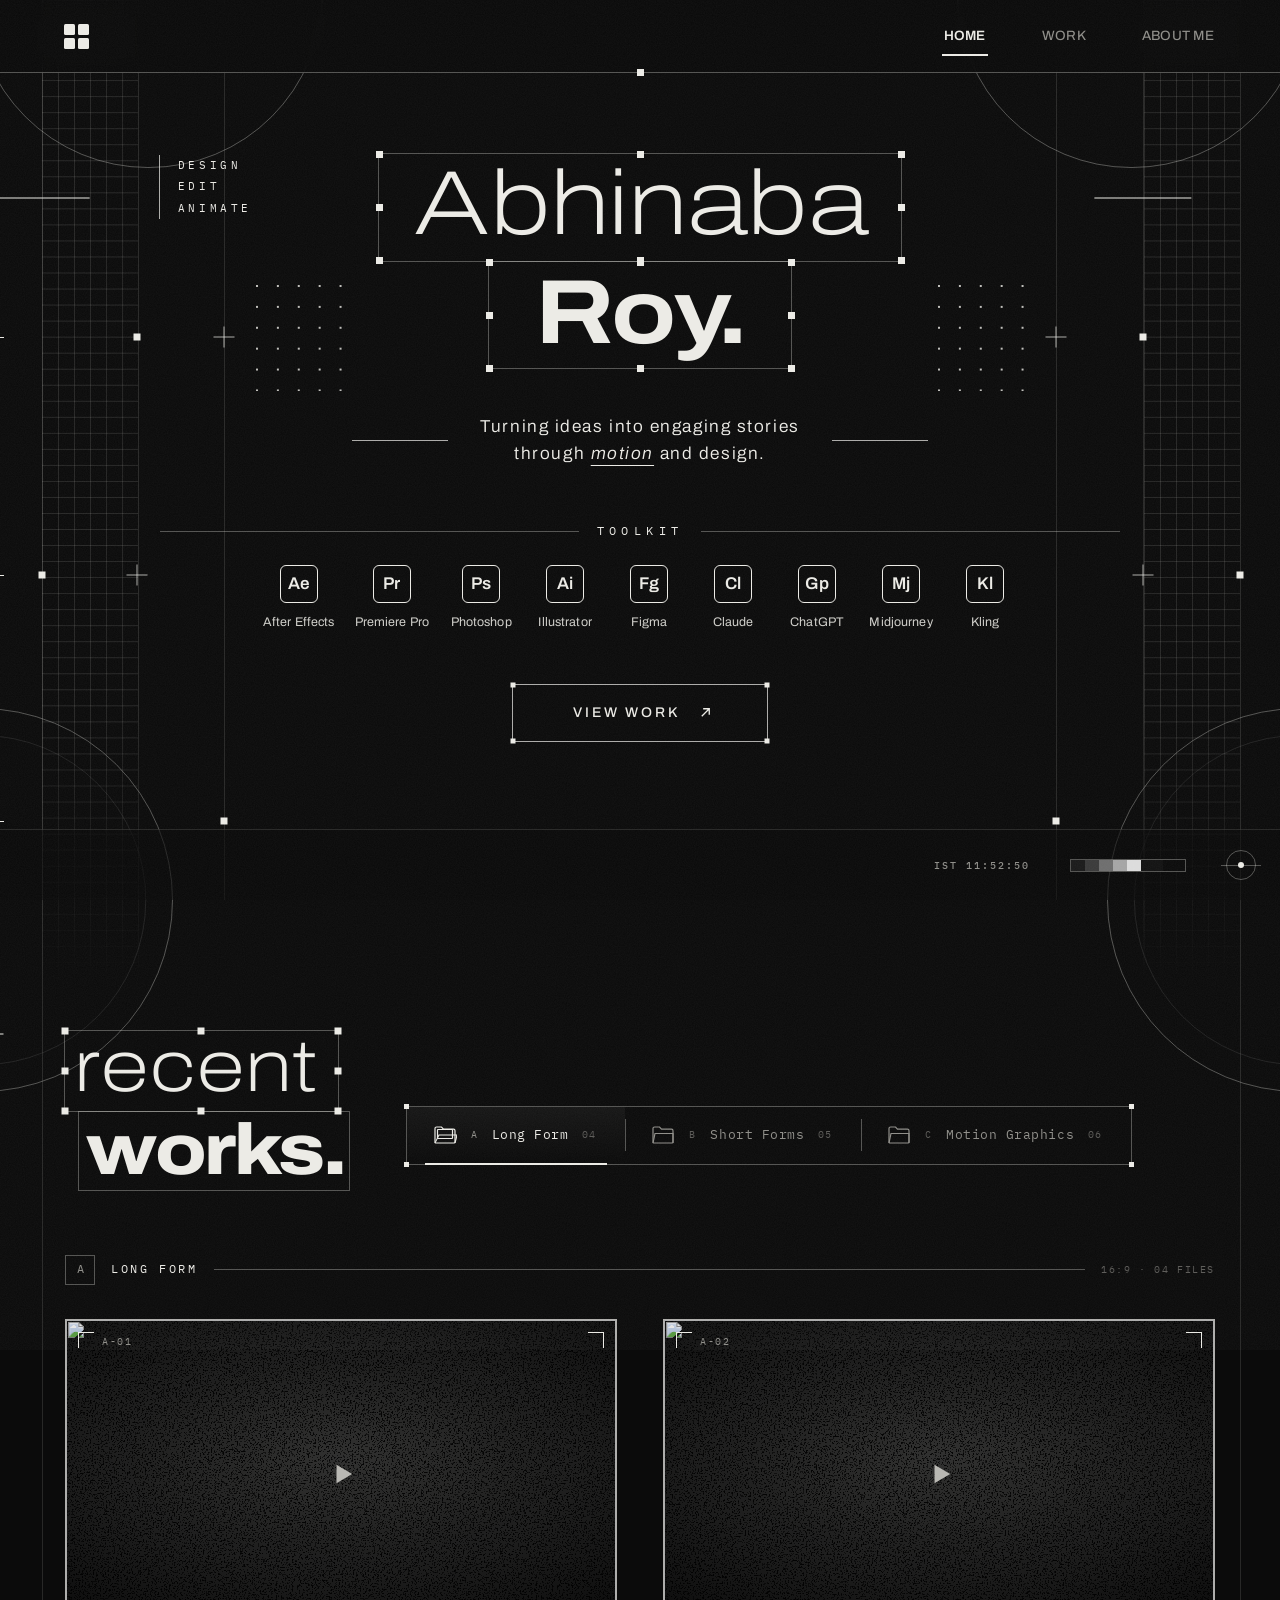
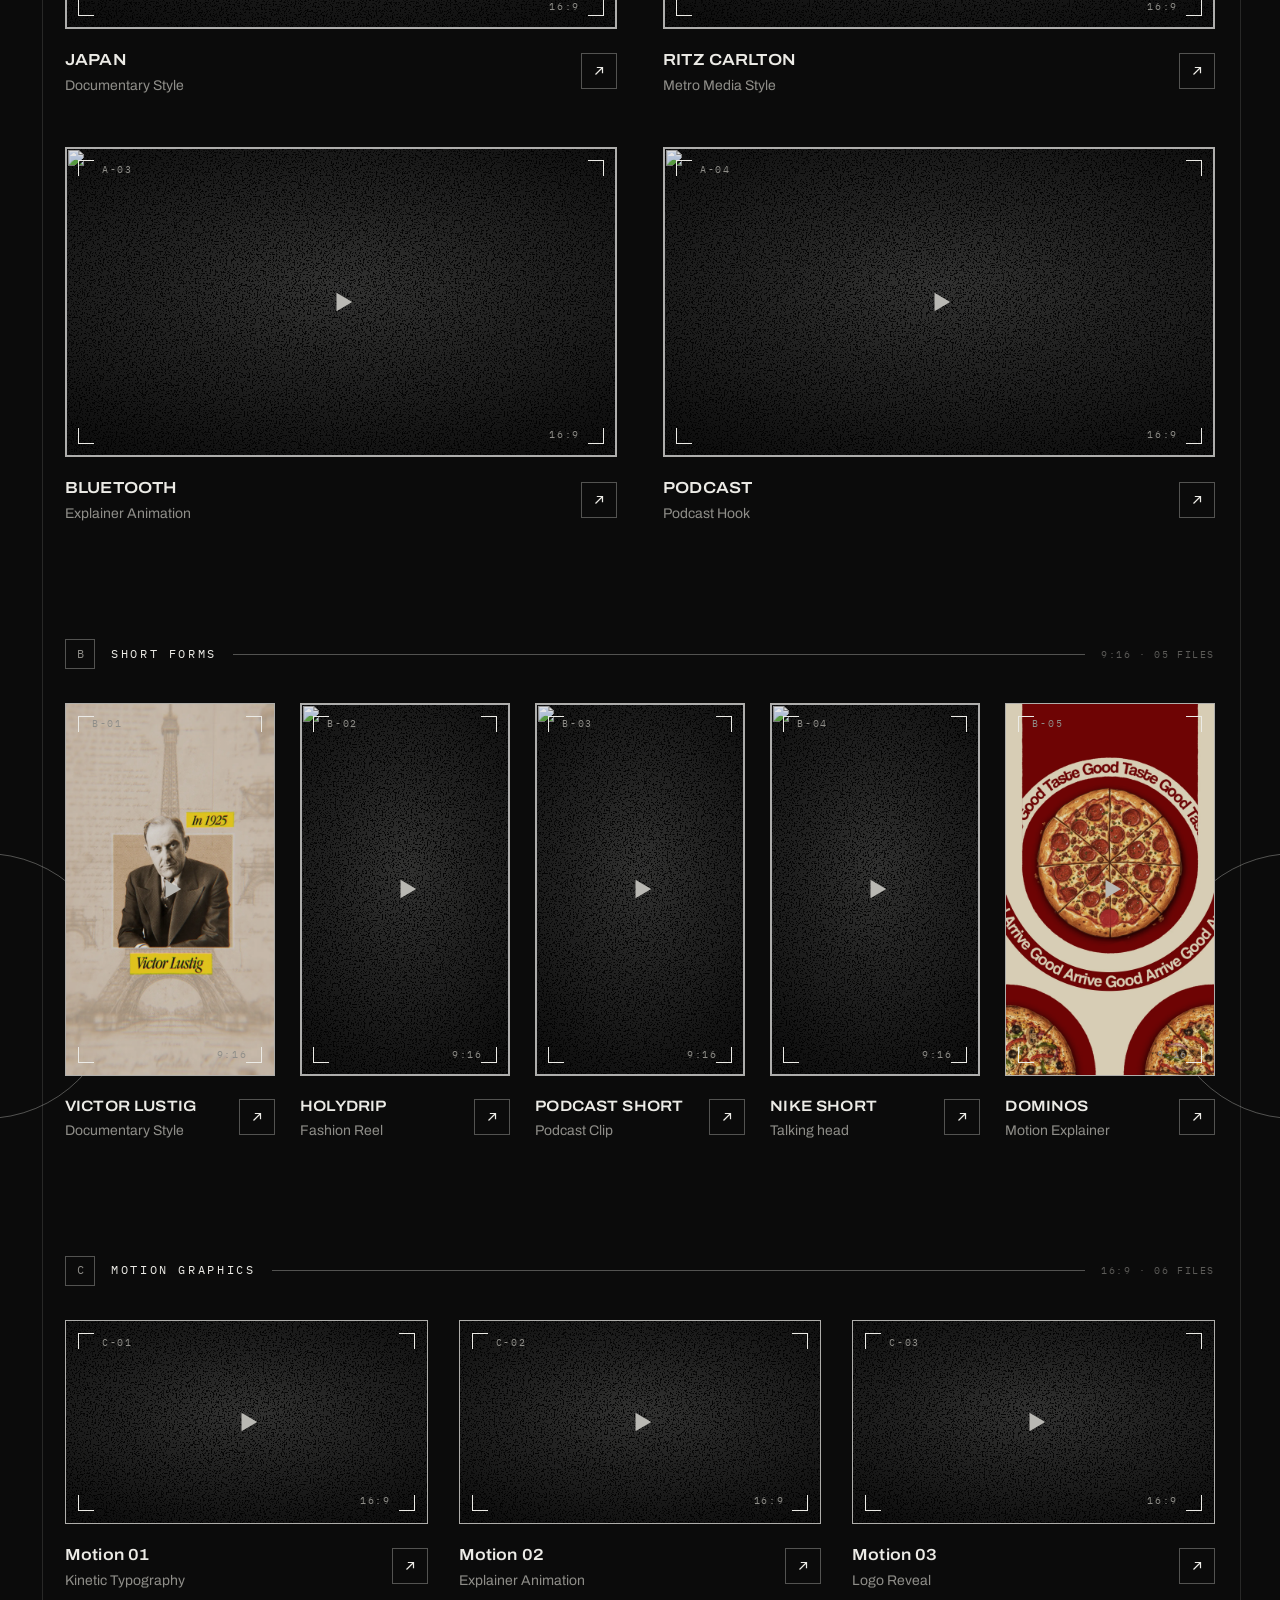
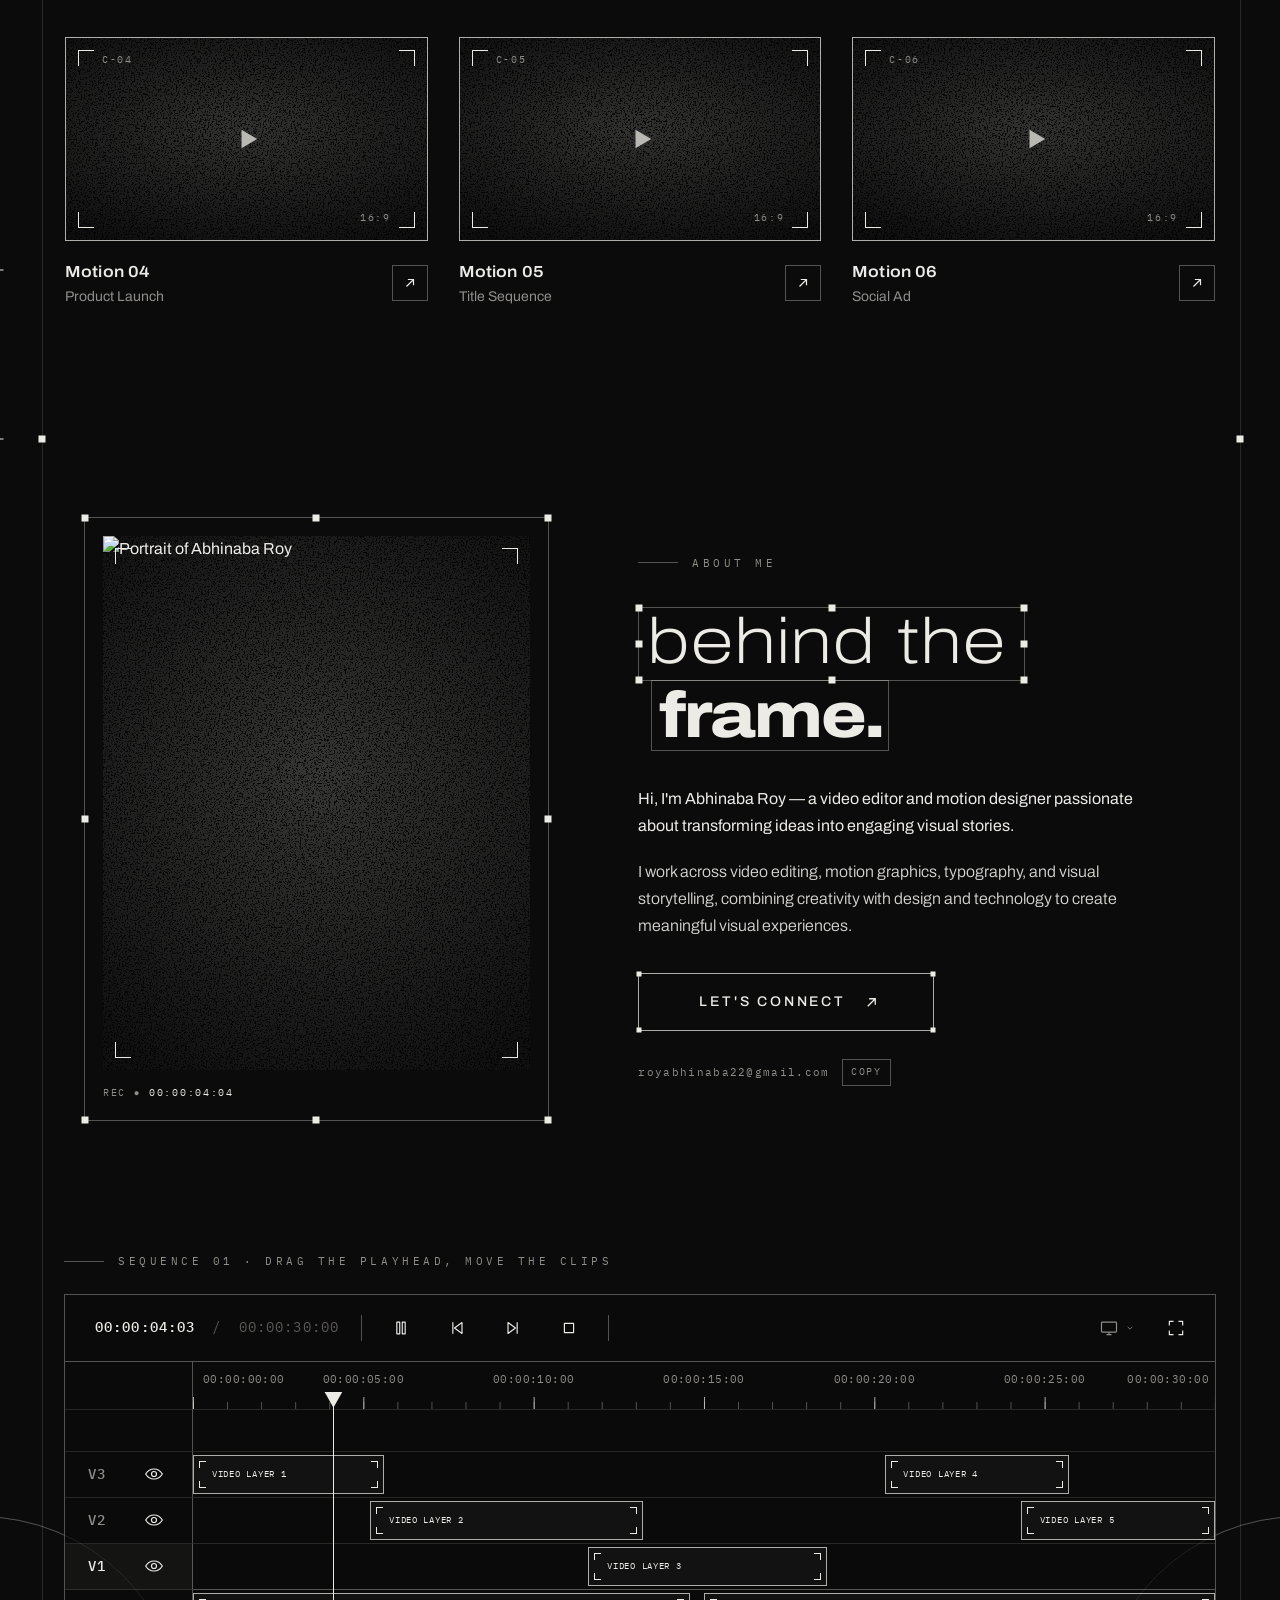
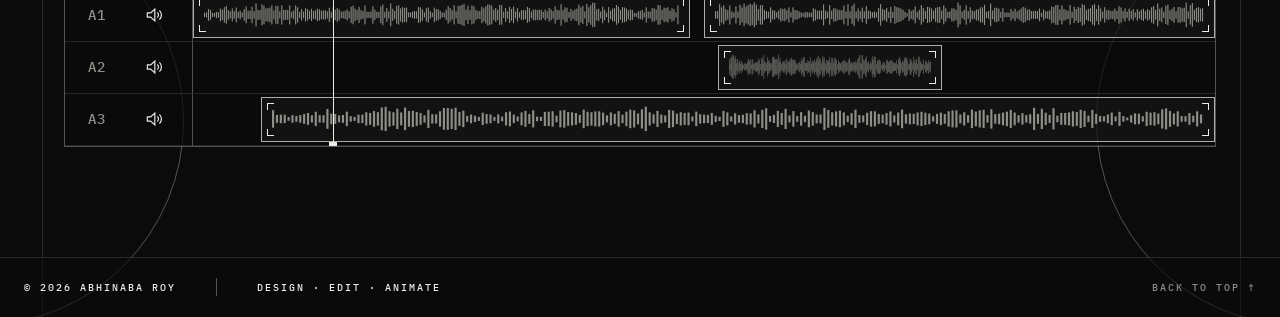
==== index.html @ e212fcfa "Show all work categories on one page; add Victor Lustig reel as B-01 Long Form, Short Forms and Moti" ====
<!doctype html>
<html lang="en">
<head>
<meta charset="utf-8">
<meta name="viewport" content="width=device-width, initial-scale=1, viewport-fit=cover">
<title>Abhinaba Roy Portfolio</title>
<meta name="description" content="Abhinaba Roy — Video Editor & Motion Designer based in Kolkata, India. Long form edits, short forms and motion graphics.">
<meta name="theme-color" content="#0b0b0b">
<script>document.documentElement.classList.add('js')</script>
<link rel="preconnect" href="https://fonts.googleapis.com">
<link rel="preconnect" href="https://fonts.gstatic.com" crossorigin>
<link rel="stylesheet" href="https://fonts.googleapis.com/css2?family=Archivo:ital,wdth,wght@0,100..125,200..800;1,100..125,200..800&family=IBM+Plex+Mono:wght@300;400;500&display=swap">
<link rel="stylesheet" href="css/style.css">
</head>
<body>

<div class="loader" aria-hidden="true">
  <div class="loader-in">
    <span class="mono loader-label">Abhinaba Roy — Portfolio 2026</span>
    <span class="mono loader-count">000</span>
    <span class="loader-bar"><i></i></span>
  </div>
</div>

<div class="cursor is-out" aria-hidden="true"><span class="cursor-dot"></span></div>

<header class="hdr" id="hdr">
  <div class="hdr-in">
    <div class="hdr-left">
      <button class="mark" id="mark" aria-label="Open menu" aria-expanded="false" aria-controls="mnav">
        <i></i><i></i><i></i><i></i>
      </button>
    </div>
    <nav class="nav" aria-label="Primary">
      <a href="#home" data-nav="home" class="is-active">Home</a>
      <a href="#work" data-nav="work">Work</a>
      <a href="#about" data-nav="about">About Me</a>
      <span class="nav-ind" aria-hidden="true"></span>
    </nav>
  </div>
</header>

<nav class="mnav" id="mnav" aria-label="Mobile">
  <div class="mnav-in">
    <a href="#home" data-nav="home"><span class="mono">01</span>Home</a>
    <a href="#work" data-nav="work"><span class="mono">02</span>Work</a>
    <a href="#about" data-nav="about"><span class="mono">03</span>About Me</a>
    <p class="mono mnav-foot">Design · Edit · Animate<br>Kolkata, India</p>
  </div>
</nav>

<main>
<div class="page-lines" aria-hidden="true">
  <span class="ln v" style="--x:3.3%"></span>
  <span class="ln v" style="--x:96.9%"></span>
  <span class="gridpatch"></span>
  <span class="gridpatch gridpatch-l"></span>
</div>

<section id="home" class="hero" data-section>
  <div class="bg" aria-hidden="true">
    <span class="ln v" style="--x:17.5%"></span>
    <span class="ln v" style="--x:82.5%"></span>
    <span class="ln h" style="--y:37.4%"></span>
    <span class="ln h" style="--y:63.9%"></span>
    <span class="ln h" style="--y:91.2%"></span>
    <span class="arc arc-l"></span>
    <span class="arc arc-rb"></span>
    <span class="arc arc-r"></span>
    <span class="arc arc-lt"></span>
    <span class="arc arc-l arc-in"></span>
    <span class="arc arc-rb arc-in"></span>
    <span class="cross" style="--x:17.5%;--y:37.4%"></span>
    <span class="cross" style="--x:82.5%;--y:37.4%"></span>
    <span class="cross" style="--x:10.7%;--y:63.9%"></span>
    <span class="cross" style="--x:89.3%;--y:63.9%"></span>
    <span class="ln h ln-short" style="--y:22%;--x0:3.3%;--x1:10.7%"></span>
    <span class="ln h ln-short" style="--y:22%;--x0:89.3%;--x1:96.9%"></span>
    <span class="node" style="--x:10.7%;--y:37.4%"></span>
    <span class="node" style="--x:89.3%;--y:37.4%"></span>
    <span class="node" style="--x:17.5%;--y:91.2%"></span>
    <span class="node" style="--x:82.5%;--y:91.2%"></span>
    <span class="node" style="--x:3.3%;--y:63.9%"></span>
    <span class="node" style="--x:96.9%;--y:63.9%"></span>
  </div>
  <ul class="disciplines mono" aria-label="Disciplines">
    <li>Design</li><li>Edit</li><li>Animate</li>
  </ul>

  <div class="hero-in">
    <h1 class="name" aria-label="Abhinaba Roy">
      <span class="bbox bbox-a" data-handles="8"><span class="thin">Abhinaba</span></span>
      <span class="bbox bbox-b" data-handles="8"><span class="bold">Roy.</span></span>
      <span class="dots dots-hl" aria-hidden="true"></span>
      <span class="dots dots-hr" aria-hidden="true"></span>
    </h1>

    <p class="tagline">
      <span class="rule" aria-hidden="true"></span>
      <span class="tagline-text">Turning ideas into engaging stories<br> through <em>motion</em> and design.</span>
      <span class="rule" aria-hidden="true"></span>
    </p>

    <div class="toolkit">
      <p class="label-row mono"><span class="rule" aria-hidden="true"></span><span>Toolkit</span><span class="rule" aria-hidden="true"></span></p>
      <ul class="tools" id="tools"></ul>
    </div>

    <a href="#work" class="btn" data-handles="4" data-cursor="Open">
      <span>View work</span>
      <svg viewBox="0 0 16 16" aria-hidden="true"><path d="M4 12 12 4M5.5 4H12v6.5"/></svg>
    </a>
  </div>


  <div class="strip">
    <div class="strip-in mono">
      <span class="clock" id="clock">IST --:--:--</span>
      <span class="swatch" aria-hidden="true"><i></i><i></i><i></i><i></i><i></i><i></i><i></i></span>
      <span class="reticle" aria-hidden="true"></span>
    </div>
  </div>
</section>

<section id="work" class="work" data-section>
  <div class="bg" aria-hidden="true">
    <span class="ln h" style="--y:5%"></span>
    <span class="ln h" style="--y:96%"></span>
    <span class="arc arc-wl"></span>
    <span class="arc arc-wr2"></span>
    <span class="dots dots-w inner"></span>
    <span class="dots dots-wr inner"></span>
  </div>

  <div class="wrap">
    <div class="work-head reveal">
      <h2 class="stack-title">
        <span class="bbox" data-handles="8"><span class="thin">recent</span></span>
        <span class="bbox bbox-bold"><span class="bold">works.</span></span>
      </h2>
      <nav class="tabs" aria-label="Work categories" id="tabs"></nav>
    </div>

    <div class="panels" id="panels"></div>
  </div>
</section>

<section id="about" class="about" data-section>
  <div class="bg" aria-hidden="true">
    <span class="ln h" style="--y:4%"></span>
    <span class="arc arc-ab"></span>
    <span class="arc arc-ab2"></span>
    <span class="node" style="--x:3.3%;--y:4%"></span>
    <span class="node" style="--x:96.9%;--y:4%"></span>
  </div>

  <div class="wrap about-grid">
    <figure class="portrait reveal" data-handles="8" id="portrait">
      <div class="portrait-media" id="portrait-media">
        <span class="ph-cross" aria-hidden="true"></span>
        <span class="ph-label mono">Portrait<br><small>4:5 · assets/img/portrait.jpg</small></span>
        <span class="brk tl"></span><span class="brk tr"></span><span class="brk bl"></span><span class="brk br"></span>
      </div>
      <figcaption class="mono">
        <span>REC ● <b id="tc">00:00:00:00</b></span>
      </figcaption>
    </figure>

    <div class="about-copy">
      <p class="eyebrow mono reveal"><span class="rule" aria-hidden="true"></span>About Me</p>
      <h2 class="stack-title reveal">
        <span class="bbox" data-handles="8"><span class="thin">behind the</span></span>
        <span class="bbox bbox-bold"><span class="bold">frame.</span></span>
      </h2>
      <div class="bio reveal">
        <p>Hi, I'm Abhinaba Roy — a video editor and motion designer passionate about transforming ideas into engaging visual stories.</p>
        <p>I work across video editing, motion graphics, typography, and visual storytelling, combining creativity with design and technology to create meaningful visual experiences.</p>
      </div>
      <div class="connect reveal">
        <a class="btn" id="connect" href="mailto:royabhinaba22@gmail.com" data-handles="4" data-cursor="Say hi">
          <span>Let's connect</span>
          <svg viewBox="0 0 16 16" aria-hidden="true"><path d="M4 12 12 4M5.5 4H12v6.5"/></svg>
        </a>
        <button class="mono copy" id="copy" type="button"><span id="email-text">royabhinaba22@gmail.com</span><em id="copy-state">Copy</em></button>
      </div>
    </div>
  </div>

  <div class="wrap tl-wrap reveal">
    <p class="eyebrow mono"><span class="rule" aria-hidden="true"></span>Sequence 01 · Drag the playhead, move the clips</p>
    <div class="tl" id="tl">
      <div class="tl-bar">
        <p class="tl-tc mono"><b id="tl-now">00:00:00:00</b> <span>/</span> <span id="tl-total">00:00:30:00</span></p>
        <span class="tl-sep" aria-hidden="true"></span>
        <button class="tl-btn" id="tl-play" type="button" aria-label="Play"><svg viewBox="0 0 24 24" aria-hidden="true"><path class="ico-play" d="M7 4.5v15L19 12 7 4.5Z"/><path class="ico-pause" d="M7 5h3.5v14H7zM13.5 5H17v14h-3.5z"/></svg></button>
        <button class="tl-btn" id="tl-prev" type="button" aria-label="Previous edit"><svg viewBox="0 0 24 24" aria-hidden="true"><path d="M7 5v14M18 5.5v13L9 12l9-6.5Z"/></svg></button>
        <button class="tl-btn" id="tl-next" type="button" aria-label="Next edit"><svg viewBox="0 0 24 24" aria-hidden="true"><path d="M17 5v14M6 5.5v13l9-6.5-9-6.5Z"/></svg></button>
        <button class="tl-btn" id="tl-stop" type="button" aria-label="Stop"><svg viewBox="0 0 24 24" aria-hidden="true"><rect x="6.5" y="6.5" width="11" height="11"/></svg></button>
        <span class="tl-sep" aria-hidden="true"></span>
        <span class="tl-spacer"></span>
        <span class="tl-ico" aria-hidden="true"><svg viewBox="0 0 24 24"><rect x="3" y="5" width="18" height="12" rx="1"/><path d="M9 20h6M12 17v3"/></svg><svg viewBox="0 0 24 24" class="tl-caret"><path d="m8 10 4 4 4-4"/></svg></span>
        <button class="tl-btn" id="tl-full" type="button" aria-label="Full screen timeline"><svg viewBox="0 0 24 24" aria-hidden="true"><path d="M4 9V4h5M15 4h5v5M20 15v5h-5M9 20H4v-5"/></svg></button>
      </div>
      <div class="tl-scroll">
        <div class="tl-grid" id="tl-grid">
          <div class="tl-corner"></div>
          <div class="tl-ruler" id="tl-ruler" role="slider" tabindex="0" aria-label="Playhead" aria-valuemin="0" aria-valuemax="30" aria-valuenow="0"></div>
          <div class="tl-gap"></div><div class="tl-gap tl-gap-lane"></div>
          <div class="tl-tracks" id="tl-tracks"></div>
          <div class="tl-head-layer" id="tl-head-layer"><span class="tl-head" id="tl-head"><i></i></span></div>
        </div>
      </div>
    </div>
  </div>

  <footer class="strip strip-foot">
    <div class="strip-in mono">
      <span>© 2026 Abhinaba Roy</span>
      <span class="sep" aria-hidden="true"></span>
      <span>Design · Edit · Animate</span>
      <a href="#home" class="totop">Back to top ↑</a>
    </div>
  </footer>
</section>

</main>

<div class="player" id="player" role="dialog" aria-modal="true" aria-labelledby="pl-title" hidden>
  <div class="player-back" data-close></div>
  <div class="player-box">
    <div class="player-bar mono">
      <span id="pl-code"></span>
      <span id="pl-title"></span>
      <button type="button" class="player-close" data-close aria-label="Close video">Close ✕</button>
    </div>
    <div class="player-frame" id="pl-frame"></div>
    <p class="player-desc" id="pl-desc"></p>
  </div>
</div>

<script src="js/data.js"></script>
<script src="js/main.js"></script>
</body>
</html>
---- css/style.css ----
:root {
  --ink: #0b0b0b;
  --ink-2: #111111;
  --panel: #141414;
  --paper: #ecebe6;
  --mute: #8f8e89;
  --dim: #5c5b58;
  --line: rgba(236, 235, 230, 0.13);
  --line-2: rgba(236, 235, 230, 0.32);
  --line-3: rgba(236, 235, 230, 0.72);
  --display: "Archivo", "Helvetica Neue", Arial, sans-serif;
  --mono: "IBM Plex Mono", ui-monospace, "SFMono-Regular", Menlo, Consolas, monospace;
  --ease: cubic-bezier(0.2, 0.7, 0.1, 1);
  --ease-io: cubic-bezier(0.7, 0, 0.2, 1);
  --gut: max(16px, env(safe-area-inset-left, 0px));
  --gut-r: max(16px, env(safe-area-inset-right, 0px));
  --hdr-h: 74px;
  --noise: url("data:image/svg+xml;utf8,<svg xmlns='http://www.w3.org/2000/svg' width='220' height='220'><filter id='n'><feTurbulence type='fractalNoise' baseFrequency='.9' numOctaves='3' stitchTiles='stitch'/><feColorMatrix values='0 0 0 0 1 0 0 0 0 1 0 0 0 0 1 0 0 0 .6 0'/></filter><rect width='100%' height='100%' filter='url(%23n)'/></svg>");
  --emboss: url("data:image/svg+xml;utf8,<svg xmlns='http://www.w3.org/2000/svg' width='420' height='420'><filter id='e'><feTurbulence type='turbulence' baseFrequency='.055' numOctaves='4' seed='11' stitchTiles='stitch'/><feDiffuseLighting lighting-color='%23ffffff' surfaceScale='3.2'><feDistantLight azimuth='235' elevation='48'/></feDiffuseLighting><feColorMatrix type='saturate' values='0'/></filter><rect width='100%' height='100%' filter='url(%23e)'/></svg>");
  --foil: url("data:image/svg+xml;utf8,<svg xmlns='http://www.w3.org/2000/svg' width='260' height='260'><filter id='c'><feTurbulence type='fractalNoise' baseFrequency='.62' numOctaves='3' seed='4' stitchTiles='stitch'/><feColorMatrix values='0 0 0 0 0 0 0 0 0 0 0 0 0 0 0 0 0 0 -2.2 1.55'/><feComponentTransfer><feFuncA type='discrete' tableValues='0 0 0 .55 .9'/></feComponentTransfer></filter><rect width='100%' height='100%' filter='url(%23c)'/></svg>");
  color-scheme: dark;
}

*, *::before, *::after { box-sizing: border-box; }

html {
  scroll-behavior: smooth;
  scroll-padding-top: 72px;
  background: var(--ink);
  -webkit-text-size-adjust: 100%;
}

body {
  margin: 0;
  background: var(--ink);
  color: var(--paper);
  font-family: var(--display);
  font-size: 16px;
  line-height: 1.6;
  -webkit-font-smoothing: antialiased;
  overflow-x: hidden;
}

body::after {
  content: "";
  position: fixed;
  inset: -50%;
  z-index: 90;
  pointer-events: none;
  background-image: var(--noise);
  background-size: 220px;
  opacity: 0.075;
  animation: grain 0.9s steps(4) infinite;
  will-change: transform;
}

@keyframes grain {
  0% { transform: translate(0, 0); }
  25% { transform: translate(-3%, 2%); }
  50% { transform: translate(2%, -3%); }
  75% { transform: translate(-1%, 3%); }
  100% { transform: translate(0, 0); }
}

img { max-width: 100%; display: block; }
a { color: inherit; text-decoration: none; }
button { font: inherit; color: inherit; background: none; border: 0; padding: 0; cursor: pointer; }
ul, ol { list-style: none; margin: 0; padding: 0; }
h1, h2, p, figure, dl, dd { margin: 0; }
[hidden] { display: none !important; }

:focus-visible { outline: 1px solid var(--paper); outline-offset: 4px; }

.mono {
  font-family: var(--mono);
  text-transform: uppercase;
  letter-spacing: 0.22em;
  font-size: 11px;
  line-height: 1.9;
}

.thin { font-weight: 200; font-stretch: 125%; }
.bold { font-weight: 800; font-stretch: 112%; }

.rule { display: block; height: 1px; background: var(--line-3); }

.wrap {
  position: relative;
  z-index: 2;
  width: 100%;
  max-width: 1320px;
  margin: 0 auto;
  padding-left: max(24px, 5vw, var(--gut));
  padding-right: max(24px, 5vw, var(--gut-r));
}

.bg { position: absolute; inset: 0; z-index: 0; pointer-events: none; overflow: hidden; }

.ln { position: absolute; background: var(--line); }
.ln.v { top: 0; bottom: 0; left: var(--x); width: 1px; }
.ln.h { left: 0; right: 0; top: var(--y); height: 1px; }

.node {
  position: absolute;
  left: var(--x); top: var(--y);
  width: 7px; height: 7px;
  background: var(--paper);
  transform: translate(-50%, -50%);
}

.tick { position: absolute; left: var(--x); top: var(--y); width: 36px; height: 1px; background: var(--line-2); transform: translateX(-50%); }

.arc { position: absolute; border: 1px solid var(--line-2); border-radius: 50%; }

.dots {
  position: absolute;
  --s: clamp(14px, 1.62vw, 30px);
  --d: clamp(2px, 0.18vw, 3px);
  width: calc(var(--s) * 4 + var(--d)); height: calc(var(--s) * 5 + var(--d));
  background: linear-gradient(90deg, rgba(236, 235, 230, 0.8) var(--d), transparent var(--d)) 0 0 / var(--s) var(--s);
  -webkit-mask: linear-gradient(#000 var(--d), transparent var(--d)) 0 0 / var(--s) var(--s);
  mask: linear-gradient(#000 var(--d), transparent var(--d)) 0 0 / var(--s) var(--s);
}

main { position: relative; }
main > section { z-index: 1; }
.page-lines { position: absolute; inset: 0; z-index: 0; pointer-events: none; }
.gridpatch {
  position: absolute;
  left: 89.3%; width: 7.6%;
  top: 0; height: calc(100svh + 90px);
  container-type: inline-size;
  border-left: 1px solid var(--line);
  -webkit-mask-image: linear-gradient(180deg, #000 72%, transparent);
  mask-image: linear-gradient(180deg, #000 72%, transparent);
}
.gridpatch-l { left: 3.3%; border-left: 0; border-right: 1px solid var(--line); }
.gridpatch::before {
  content: "";
  position: absolute;
  inset: 0;
  background-image:
    linear-gradient(var(--line) 1px, transparent 1px),
    linear-gradient(90deg, var(--line) 1px, transparent 1px);
  background-size: calc(100cqw / 6) calc(100cqw / 6);
}


.bbox {
  position: relative;
  display: inline-block;
  border: 1px solid var(--line-2);
  padding: 0.02em 0.16em 0.08em;
  line-height: 1;
}

.h {
  position: absolute;
  width: 7px; height: 7px;
  background: var(--paper);
  transform: translate(-50%, -50%) scale(var(--hs, 1));
  transition: transform 0.5s var(--ease);
}
.h-1 { left: 0; top: 0; }
.h-2 { left: 50%; top: 0; }
.h-3 { left: 100%; top: 0; }
.h-4 { left: 100%; top: 50%; }
.h-5 { left: 100%; top: 100%; }
.h-6 { left: 50%; top: 100%; }
.h-7 { left: 0; top: 100%; }
.h-8 { left: 0; top: 50%; }
[data-handles="4"] .h { width: 5px; height: 5px; }

.loader { display: none; }
.js .loader {
  display: grid;
  position: fixed;
  inset: 0;
  z-index: 200;
  place-items: center;
  background: var(--ink);
  transition: transform 0.9s var(--ease-io), visibility 0s linear 0.9s;
}
.loader-in { display: grid; gap: 14px; width: min(320px, 70vw); }
.loader-label { color: var(--mute); font-size: 10px; }
.loader-count { font-size: 44px; letter-spacing: 0.06em; font-weight: 300; font-variant-numeric: tabular-nums; color: var(--paper); line-height: 1; }
.loader-bar { display: block; height: 1px; background: var(--line); }
.loader-bar i { display: block; height: 100%; width: var(--p, 0%); background: var(--paper); }
.loader.done { transform: translateY(-100%); visibility: hidden; }

.cursor { display: none; }
@media (hover: hover) and (pointer: fine) {
  .has-cursor, .has-cursor a, .has-cursor button { cursor: none; }
  .has-cursor .cursor { display: block; }
}
.cursor-dot, .cursor-ring {
  position: fixed;
  left: 0; top: 0;
  z-index: 150;
  pointer-events: none;
  mix-blend-mode: difference;
}
.cursor-dot { width: 8px; height: 8px; margin: -4px 0 0 -4px; background: #fff; transition: width 0.3s var(--ease), height 0.3s var(--ease), margin 0.3s var(--ease), opacity 0.3s; }
.cursor.is-hover .cursor-dot { width: 26px; height: 26px; margin: -13px 0 0 -13px; }
.cursor-ring { display: none !important; }
.cursor-ring {
  display: grid;
  place-items: center;
  width: 34px; height: 34px;
  margin: -17px 0 0 -17px;
  border: 1px solid rgba(255, 255, 255, 0.7);
  transition: width 0.35s var(--ease), height 0.35s var(--ease), margin 0.35s var(--ease), background-color 0.35s var(--ease), opacity 0.3s;
}
.cursor-label {
  font: 500 9px/1 var(--mono);
  letter-spacing: 0.2em;
  text-transform: uppercase;
  color: #000;
  opacity: 0;
  transition: opacity 0.2s;
  white-space: nowrap;
}
.cursor.is-hover .cursor-ring { width: 58px; height: 58px; margin: -29px 0 0 -29px; }
.cursor.is-label .cursor-ring { width: 76px; height: 76px; margin: -38px 0 0 -38px; background: #fff; }
.cursor.is-label .cursor-label { opacity: 1; }
.cursor.is-out .cursor-ring, .cursor.is-out .cursor-dot { opacity: 0; }

.hdr {
  position: fixed;
  top: 0; left: 0; right: 0;
  z-index: 60;
  padding-top: env(safe-area-inset-top, 0px);
  background: rgba(11, 11, 11, 0.86);
  -webkit-backdrop-filter: blur(10px);
  backdrop-filter: blur(10px);
  border-bottom: 1px solid var(--line-2);
}
.hdr::after {
  content: "";
  position: absolute;
  left: 50%; bottom: -4px;
  width: 7px; height: 7px;
  margin-left: -3.5px;
  background: var(--paper);
}
.hdr-in {
  display: flex;
  align-items: center;
  justify-content: space-between;
  gap: 24px;
  min-height: 72px;
  padding: 0 max(24px, 5vw, var(--gut-r)) 0 max(24px, 5vw, var(--gut));
}
.hdr-left { display: flex; align-items: center; gap: 30px; }

.mark {
  display: grid;
  grid-template-columns: repeat(2, 11px);
  gap: 3px;
  padding: 6px;
  margin: -6px;
}
.mark i { width: 11px; height: 11px; background: var(--paper); border-radius: 1.5px; transition: transform 0.45s var(--ease); }
.mark:hover i:nth-child(1) { transform: translate(-2px, -2px); }
.mark:hover i:nth-child(2) { transform: translate(2px, -2px); }
.mark:hover i:nth-child(3) { transform: translate(-2px, 2px); }
.mark:hover i:nth-child(4) { transform: translate(2px, 2px); }
.menu-open .mark i:nth-child(1) { transform: translate(7px, 7px) rotate(45deg); }
.menu-open .mark i:nth-child(4) { transform: translate(-7px, -7px) rotate(45deg); }
.menu-open .mark i:nth-child(2), .menu-open .mark i:nth-child(3) { transform: scale(0.4); }

.disciplines {
  position: absolute;
  z-index: 2;
  left: calc(10.7% + 22px);
  top: calc(var(--hdr-h) + 9%);
  display: flex;
  flex-direction: column;
  border-left: 1px solid var(--line-3);
  padding-left: 18px;
  font-size: 11px;
  line-height: 1.95;
  letter-spacing: 0.32em;
  transition: gap 0.4s var(--ease);
}

.nav { position: relative; display: flex; gap: 52px; }
.nav a {
  position: relative;
  font-size: 13.5px;
  font-weight: 450;
  letter-spacing: 0.02em;
  text-transform: uppercase;
  padding: 6px 2px;
  color: var(--mute);
  transition: color 0.3s;
}
.nav a:hover, .nav a.is-active { color: var(--paper); }
.nav a.is-active { font-weight: 600; }
.nav-ind {
  position: absolute;
  bottom: -3px;
  left: 0;
  height: 2px;
  width: var(--w, 0px);
  background: var(--paper);
  transform: translateX(var(--l, 0px));
  transition: transform 0.55s var(--ease), width 0.55s var(--ease);
}
.nav a::after {
  content: "";
  position: absolute;
  left: 2px; right: 2px; bottom: -3px;
  height: 1px;
  background: var(--line-2);
  transform: scaleX(0);
  transform-origin: right;
  transition: transform 0.4s var(--ease);
}
.nav a:hover::after { transform: scaleX(1); transform-origin: left; }

.mnav {
  position: fixed;
  inset: 0;
  z-index: 55;
  background: var(--ink);
  display: grid;
  align-items: end;
  padding: 120px max(24px, var(--gut-r)) calc(40px + env(safe-area-inset-bottom, 0px)) max(24px, var(--gut));
  clip-path: inset(0 0 100% 0);
  visibility: hidden;
  transition: clip-path 0.7s var(--ease-io), visibility 0s linear 0.7s;
}
.menu-open .mnav { clip-path: inset(0 0 0 0); visibility: visible; transition: clip-path 0.7s var(--ease-io); }
.mnav-in { display: grid; gap: 6px; }
.mnav a {
  display: flex;
  align-items: baseline;
  gap: 18px;
  font-size: clamp(2.4rem, 11vw, 4rem);
  font-weight: 200;
  font-stretch: 125%;
  line-height: 1.15;
  border-bottom: 1px solid var(--line);
  padding: 10px 0;
}
.mnav a .mono { font-size: 10px; color: var(--mute); }
.mnav a.is-active { font-weight: 700; font-stretch: 112%; }
.mnav-foot { margin-top: 28px; color: var(--mute); }

.hero {
  position: relative;
  min-height: 100vh;
  min-height: 100svh;
  display: grid;
  grid-template-rows: 1fr auto;
  overflow-x: clip;
  overflow-y: visible;
  isolation: isolate;
}


.arc-l { width: 30vw; height: 30vw; left: -16.5vw; top: calc(100% - 15vw); }
.hero .bg { overflow-x: clip; overflow-y: visible; }
.arc-r { width: 27.2vw; height: 27.2vw; right: -2vw; top: -20%; }
.arc-lt { width: 27.2vw; height: 27.2vw; left: -2vw; top: -20%; }
.arc-rb { width: 30vw; height: 30vw; right: -16.5vw; top: calc(100% - 15vw); }

.name { position: relative; }
.name .dots { --s: 0.23em; --d: max(2px, 0.024em); top: 1.45em; }
.dots-hl { right: calc(100% + 0.4em); }
.dots-hr { left: calc(100% + 0.4em); }

.target {
  position: absolute;
  left: 74.1%; top: 31.6%;
  width: 64px; height: 64px;
  margin: -32px 0 0 -32px;
  border-radius: 50%;
  border: 1px solid var(--line-2);
  transform: translate(var(--tx, 0px), var(--ty, 0px));
  transition: transform 0.9s var(--ease);
}
.target::before, .target::after {
  content: "";
  position: absolute;
  background: var(--line-2);
}
.target::before { left: -34px; right: -34px; top: 50%; height: 1px; }
.target::after { top: -34px; bottom: -34px; left: 50%; width: 1px; }
.target i { position: absolute; inset: 24px; border: 1px solid var(--paper); background: var(--ink); z-index: 1; }

.hero-in {
  position: relative;
  z-index: 2;
  display: flex;
  flex-direction: column;
  align-items: center;
  justify-content: center;
  text-align: center;
  padding: calc(var(--hdr-h) + 48px) max(24px, var(--gut-r)) 56px max(24px, var(--gut));
}

.name {
  display: flex;
  flex-direction: column;
  align-items: center;
  font-size: clamp(3rem, 7.1vw, 8.4rem);
  line-height: 1;
  letter-spacing: -0.01em;
}
.name .bbox-a { padding: 0.06em 0.36em 0.12em; }
.name .bbox-b { margin-top: -1px; padding: 0.06em 0.5em 0.1em; }
.name .bold { font-weight: 700; font-stretch: 118%; letter-spacing: -0.02em; }

.tagline {
  display: grid;
  grid-template-columns: minmax(24px, 96px) auto minmax(24px, 96px);
  align-items: center;
  gap: 32px;
  margin-top: 44px;
  font-size: clamp(15px, 1.35vw, 20px);
  font-weight: 350;
  letter-spacing: 0.09em;
  line-height: 1.6;
  color: var(--paper);
}
.tagline em {
  font-style: italic;
  text-decoration: underline;
  text-underline-offset: 6px;
  text-decoration-thickness: 1px;
}

.toolkit { margin-top: 52px; width: min(960px, 100%); }
.label-row {
  display: grid;
  grid-template-columns: 1fr auto 1fr;
  align-items: center;
  gap: 18px;
  letter-spacing: 0.45em;
  font-size: 12px;
}
.label-row .rule { background: var(--line-2); }

.tools {
  display: flex;
  flex-wrap: wrap;
  justify-content: center;
  gap: 18px 20px;
  margin-top: 22px;
}
.tool { display: grid; justify-items: center; gap: 9px; min-width: 64px; }
.tool-ico {
  display: grid;
  place-items: center;
  width: 38px; height: 38px;
  border: 1.5px solid var(--paper);
  border-radius: 6px;
  font-size: 17px;
  font-weight: 600;
  font-stretch: 100%;
  letter-spacing: -0.01em;
  transition: background-color 0.35s var(--ease), color 0.35s var(--ease), transform 0.35s var(--ease);
}
/* Logos sit inside the same white-bordered box as the letter marks (Ae, Pr…). */
.tool-ico img {
  width: 22px; height: 22px;
  object-fit: contain;
  transition: filter 0.35s var(--ease);
}
.tool-name { font-size: 12.5px; color: #cfcec9; letter-spacing: 0.01em; white-space: nowrap; }
.tool:hover .tool-ico { background: var(--paper); color: var(--ink); transform: translateY(-3px); }
.tool:hover .tool-ico img { filter: invert(1); }

.btn {
  position: relative;
  display: inline-flex;
  align-items: center;
  gap: 18px;
  margin-top: 52px;
  padding: 17px 54px 17px 60px;
  border: 1px solid var(--line-3);
  font-size: 14px;
  font-weight: 500;
  letter-spacing: 0.2em;
  text-transform: uppercase;
  overflow: hidden;
  isolation: isolate;
  transition: color 0.45s var(--ease);
}
.btn::before {
  content: "";
  position: absolute;
  inset: 0;
  z-index: -1;
  background: var(--paper);
  transform: scaleY(0);
  transform-origin: bottom;
  transition: transform 0.5s var(--ease);
}
.btn svg { width: 15px; height: 15px; fill: none; stroke: currentColor; stroke-width: 1.4; transition: transform 0.45s var(--ease); }
.btn .h { z-index: 2; }
.btn:hover { color: var(--ink); }
.btn:hover::before { transform: scaleY(1); }
.btn:hover svg { transform: translate(3px, -3px); }
.btn:hover .h { --hs: 1.6; }
.btn { overflow: visible; }
.btn::before { inset: 0; }

.edition {
  position: absolute;
  z-index: 2;
  right: 4.8%;
  top: 64%;
  font-size: 11px;
  letter-spacing: 0.32em;
  line-height: 2.1;
}
.edition span { display: block; width: 42px; height: 1px; margin-top: 12px; background: var(--paper); }

.strip { position: relative; z-index: 3; border-top: 1px solid var(--line); background: rgba(11, 11, 11, 0.6); }
.strip-in {
  display: flex;
  align-items: center;
  gap: 40px;
  flex-wrap: wrap;
  padding: 20px max(24px, var(--gut-r)) calc(20px + env(safe-area-inset-bottom, 0px)) max(24px, var(--gut));
  font-size: 10px;
  letter-spacing: 0.2em;
  font-weight: 500;
}
.strip .sep { width: 1px; height: 18px; background: var(--line-2); }
.clock { margin-left: auto; color: var(--mute); font-variant-numeric: tabular-nums; }
.swatch { display: flex; height: 13px; border: 1px solid var(--line-2); }
.swatch i { width: 14px; }
.swatch i:nth-child(1) { background: #1a1a1a; }
.swatch i:nth-child(2) { background: #3a3a3a; }
.swatch i:nth-child(3) { background: #6e6e6e; }
.swatch i:nth-child(4) { background: #a5a5a5; }
.swatch i:nth-child(5) { background: #dcdcdc; }
.swatch i:nth-child(6) { background: #121212; width: 22px; }
.swatch i:nth-child(7) { background: #0b0b0b; width: 22px; }
.reticle { position: relative; width: 30px; height: 30px; border: 1px solid var(--line-2); border-radius: 50%; }
.reticle::before { content: ""; position: absolute; inset: 11px; background: var(--paper); border-radius: 50%; }
.reticle::after { content: ""; position: absolute; left: -6px; right: -6px; top: 50%; height: 1px; background: var(--line-2); box-shadow: 0 0 0 0 transparent; }

.work, .about { position: relative; overflow: hidden; isolation: isolate; }

.work { padding-block: 130px 70px; }
.arc-wl { width: 20.8vw; height: 20.8vw; left: -11.6vw; top: 58%; }
.arc-wr2 { width: 20.8vw; height: 20.8vw; right: -11.6vw; top: 58%; }
.dots-w, .dots-wr { top: 49%; --s: 19px; width: 114px; height: 114px; }
.dots-w { left: 6.4%; }
.dots-wr { right: 6.4%; }

.work-head {
  display: grid;
  grid-template-columns: auto 1fr;
  align-items: end;
  gap: 56px;
  margin-bottom: 64px;
}

.stack-title {
  display: flex;
  flex-direction: column;
  align-items: flex-start;
  font-size: clamp(2.8rem, 5.6vw, 5.6rem);
  line-height: 1;
}
.stack-title .bbox { padding: 0.02em 0.28em 0.1em 0.12em; }
.stack-title .bbox-bold { margin-left: 0.2em; margin-top: -1px; border-color: var(--line-2); padding: 0.04em 0.06em 0.04em 0.1em; }
.stack-title .thin { font-weight: 200; }
.stack-title .bold { font-weight: 800; font-stretch: 115%; letter-spacing: -0.035em; }

.tabs {
  position: relative;
  display: flex;
  align-items: stretch;
  min-width: 0;
  border-top: 1px solid var(--line-2);
  border-bottom: 1px solid var(--line-2);
  border-left: 1px solid var(--line-2);
  border-right: 1px solid var(--line-2);
  width: fit-content;
  max-width: 100%;
  margin-bottom: 26px;
}
.tabs::before, .tabs::after {
  content: "";
  position: absolute;
  left: -3px; right: -3px;
  height: 5px;
  background: linear-gradient(90deg, var(--paper) 5px, transparent 5px, transparent calc(100% - 5px), var(--paper) calc(100% - 5px));
  pointer-events: none;
}
.tabs::before { top: -3px; }
.tabs::after { bottom: -3px; }

.tab {
  position: relative;
  display: flex;
  align-items: center;
  gap: 14px;
  padding: 18px 30px 18px 26px;
  font-family: var(--mono);
  font-size: 13px;
  letter-spacing: 0.04em;
  color: var(--mute);
  white-space: nowrap;
  transition: color 0.3s, background-color 0.3s;
}
.tab + .tab::before {
  content: "";
  position: absolute;
  left: 0; top: 22%; bottom: 22%;
  width: 1px;
  background: var(--line-2);
}
.tab::after {
  content: "";
  position: absolute;
  left: 18px; right: 18px; bottom: -1px;
  height: 2px;
  background: var(--paper);
  transform: scaleX(0);
  transform-origin: left;
  transition: transform 0.5s var(--ease);
}
.tab:hover { color: var(--paper); }
.tab[aria-current="true"] { color: var(--paper); background: linear-gradient(180deg, rgba(236,235,230,0.05), rgba(236,235,230,0)); }
.tab[aria-current="true"]::after { transform: scaleX(1); }
.tab-code { font-size: 10px; color: var(--dim); letter-spacing: 0.1em; }
.tab[aria-current="true"] .tab-code { color: var(--mute); }
.tab-n { font-size: 10px; color: var(--dim); }
.folder { width: 24px; height: 20px; fill: none; stroke: currentColor; stroke-width: 1.2; }
.folder .flap { transition: d 0.4s var(--ease), transform 0.4s var(--ease); transform-origin: 2px 18px; }
.tab[aria-current="true"] .folder .flap { transform: skewX(-14deg) scaleY(0.84); }
.tab[aria-current="true"] .folder .paper { opacity: 1; transform: translateY(0); }
.folder .paper { opacity: 0; transform: translateY(3px); transition: opacity 0.3s, transform 0.4s var(--ease); }

.panels { position: relative; }
.panel { display: grid; }
/* Cards wait to play their entrance until their category scrolls into view. */
.js .panel.reveal:not(.in) .card { animation-play-state: paused; }

.cat { scroll-margin-top: calc(var(--hdr-h) + 28px); }
.cat + .cat { margin-top: clamp(84px, 9vw, 140px); }
.cat-head {
  display: grid;
  grid-template-columns: auto auto minmax(24px, 1fr) auto;
  align-items: center;
  gap: 16px;
  max-width: 1150px;
  margin: 0 auto 34px;
  font-size: 12px;
  font-weight: 400;
  letter-spacing: 0.22em;
  text-transform: uppercase;
  color: var(--paper);
}
.cat-code { display: grid; place-items: center; width: 30px; height: 30px; border: 1px solid var(--line-2); color: var(--mute); letter-spacing: 0; }
.cat-head .rule { background: var(--line-2); }
.cat-meta { color: var(--dim); font-size: 10px; letter-spacing: 0.16em; }

.grid-long { grid-template-columns: repeat(2, minmax(0, 1fr)); gap: clamp(28px, 4vw, 52px) clamp(16px, 3.6vw, 56px); max-width: 1150px; margin-left: auto; margin-right: auto; width: 100%; }
.grid-short { grid-template-columns: repeat(5, minmax(0, 1fr)); gap: clamp(28px, 3.6vw, 44px) clamp(12px, 2vw, 28px); max-width: 1150px; margin-left: auto; margin-right: auto; width: 100%; }
.grid-motion { grid-template-columns: repeat(3, minmax(0, 1fr)); gap: clamp(28px, 3.6vw, 48px) clamp(14px, 2.4vw, 34px); max-width: 1150px; margin-left: auto; margin-right: auto; width: 100%; }

.card {
  display: grid;
  gap: 18px;
  text-align: left;
  min-width: 0;
  animation: cardIn 0.8s var(--ease) both;
  animation-delay: calc(var(--i, 0) * 70ms + 60ms);
}
@keyframes cardIn {
  from { opacity: 0; transform: translateY(18px); clip-path: inset(0 0 12% 0); }
  to { opacity: 1; transform: none; clip-path: inset(0 0 0 0); }
}

.media {
  position: relative;
  display: block;
  width: 100%;
  max-width: 100%;
  aspect-ratio: 16 / 9;
  border: 1px solid var(--line-3);
  overflow: hidden;
  background: var(--ink-2);
  transition: border-color 0.4s, box-shadow 0.5s;
}
.grid-short .media { aspect-ratio: 9 / 16; }
.media-fill {
  position: absolute;
  inset: 0;
  background-image: var(--foil), radial-gradient(110% 90% at 50% 45%, rgba(58,58,57,.9), rgba(16,16,16,1) 70%);
  background-size: 260px, cover;
  background-position: var(--fx, 0px) var(--fy, 0px), center;
  transition: transform 0.9s var(--ease), filter 0.6s;
  filter: brightness(0.9);
}
.media-fill img, .media-fill video { width: 100%; height: 100%; object-fit: cover; filter: grayscale(0.15); }
.card:hover .media { border-color: var(--paper); box-shadow: 0 0 0 1px rgba(236,235,230,0.12), 0 24px 60px -30px rgba(236,235,230,0.25); }
.card:hover .media-fill { transform: scale(1.045); filter: brightness(1.15); }

.brk { position: absolute; width: 16px; height: 16px; border: 0 solid var(--paper); z-index: 2; transition: transform 0.5s var(--ease); }
.brk.tl { left: 12px; top: 12px; border-left-width: 1.5px; border-top-width: 1.5px; }
.brk.tr { right: 12px; top: 12px; border-right-width: 1.5px; border-top-width: 1.5px; }
.brk.bl { left: 12px; bottom: 12px; border-left-width: 1.5px; border-bottom-width: 1.5px; }
.brk.br { right: 12px; bottom: 12px; border-right-width: 1.5px; border-bottom-width: 1.5px; }
.card:hover .brk.tl { transform: translate(5px, 5px); }
.card:hover .brk.tr { transform: translate(-5px, 5px); }
.card:hover .brk.bl { transform: translate(5px, -5px); }
.card:hover .brk.br { transform: translate(-5px, -5px); }

.play {
  position: absolute;
  left: 50%; top: 50%;
  z-index: 2;
  width: 58px; height: 58px;
  margin: -29px 0 0 -29px;
  display: grid;
  place-items: center;
  border-radius: 50%;
  transition: background-color 0.4s var(--ease), transform 0.5s var(--ease);
}
.play svg { width: 26px; height: 26px; fill: #b9b8b3; transform: translateX(2px); transition: fill 0.3s; }
.card:hover .play { background: var(--paper); transform: scale(1.06); }
.card:hover .play svg { fill: var(--ink); }

.chip {
  position: absolute;
  z-index: 2;
  font: 400 9.5px/1 var(--mono);
  letter-spacing: 0.18em;
  text-transform: uppercase;
  color: var(--mute);
}
.chip-code { left: 36px; top: 17px; }
.chip-ratio { right: 36px; bottom: 17px; }
.chip-rec { left: 36px; bottom: 17px; opacity: 0; transition: opacity 0.3s; color: var(--paper); }
.chip-rec::before { content: ""; display: inline-block; width: 6px; height: 6px; margin-right: 7px; border-radius: 50%; background: var(--paper); vertical-align: 1px; animation: blink 1s steps(2) infinite; }
.card:hover .chip-rec { opacity: 1; }
@keyframes blink { 50% { opacity: 0.15; } }

.grid-short .chip-code { left: 26px; top: 15px; }
.grid-short .chip-ratio { right: 26px; bottom: 15px; }
.grid-short .chip-rec { display: none; }

.card-info { display: grid; grid-template-columns: 1fr auto; gap: 2px 16px; align-items: start; min-width: 0; }
.card-title { font-size: 16px; font-weight: 600; font-stretch: 112%; letter-spacing: 0.01em; }
.card-desc { grid-column: 1; color: var(--mute); font-size: 14px; line-height: 1.5; }
.card-meta { grid-column: 2; grid-row: 1; font: 400 10px/2 var(--mono); letter-spacing: 0.16em; text-transform: uppercase; color: var(--dim); white-space: nowrap; }
.card-arrow { grid-column: 2; grid-row: 1 / span 2; align-self: center; width: 36px; height: 36px; display: grid; place-items: center; border: 1px solid var(--line-2); overflow: hidden; transition: border-color 0.3s, background-color 0.3s; }
.card-arrow svg { width: 14px; height: 14px; fill: none; stroke: currentColor; stroke-width: 1.4; transition: transform 0.45s var(--ease); }
.card:hover .card-arrow { border-color: var(--paper); }
.card-arrow:hover, .card-arrow:focus-visible { background: var(--paper); color: var(--ink); }
.card-play { display: block; width: 100%; text-align: left; }
.card:hover .card-arrow svg { animation: arrowOut 0.6s var(--ease); }
@keyframes arrowOut {
  0% { transform: none; }
  45% { transform: translate(18px, -18px); }
  46% { transform: translate(-18px, 18px); }
  100% { transform: none; }
}
.grid-motion .card-meta { display: none; }
.grid-short .card-meta { display: none; }
.grid-short .card-info { grid-template-columns: 1fr auto; }
.grid-short .card-title { font-size: 15px; }


.about { padding-top: 140px; }
.arc-ab { width: 32vw; height: 32vw; right: -17.6vw; top: 74%; }
.arc-ab2 { width: 32vw; height: 32vw; left: -17.6vw; top: 74%; }
.arc-in { border-color: var(--line); transform: scale(0.86); }
.cross { position: absolute; left: var(--x); top: var(--y); width: 21px; height: 21px; transform: translate(-50%, -50%); }
.cross::before, .cross::after { content: ""; position: absolute; background: var(--line-3); }
.cross::before { left: 0; right: 0; top: 10px; height: 1px; }
.cross::after { top: 0; bottom: 0; left: 10px; width: 1px; }
.ln.h.ln-short { left: var(--x0); right: auto; width: calc(var(--x1) - var(--x0)); }

.about-grid {
  display: grid;
  grid-template-columns: minmax(0, 5fr) minmax(0, 6fr);
  gap: clamp(40px, 7vw, 110px);
  align-items: center;
  padding-bottom: 130px;
  max-width: 1240px;
}

.portrait {
  position: relative;
  border: 1px solid var(--line-2);
  padding: 18px;
}
.portrait-media {
  position: relative;
  aspect-ratio: 4 / 5;
  max-width: 100%;
  overflow: hidden;
  background-image: var(--foil), radial-gradient(110% 90% at 50% 45%, rgba(58,58,57,.9), rgba(16,16,16,1) 70%);
  background-size: 260px, cover;
  display: grid;
  place-items: center;
}
.portrait-media img { position: absolute; inset: 0; width: 100%; height: 100%; object-fit: cover; transition: transform 1.2s var(--ease); }
.portrait:hover .portrait-media img { transform: scale(1.03); }
.ph-cross { position: absolute; inset: 0; }
.ph-cross::before, .ph-cross::after { content: ""; position: absolute; background: var(--line); }
.ph-cross::before { left: 50%; top: 0; bottom: 0; width: 1px; }
.ph-cross::after { top: 50%; left: 0; right: 0; height: 1px; }
.ph-label {
  position: relative;
  z-index: 1;
  text-align: center;
  background: var(--ink);
  border: 1px solid var(--line-2);
  padding: 14px 20px;
  font-size: 11px;
}
.ph-label small { font-size: 9px; color: var(--mute); letter-spacing: 0.16em; text-transform: none; }
.portrait figcaption {
  display: flex;
  justify-content: space-between;
  gap: 12px;
  flex-wrap: wrap;
  padding-top: 14px;
  font-size: 9.5px;
  letter-spacing: 0.18em;
  color: var(--mute);
  font-variant-numeric: tabular-nums;
}
.portrait figcaption b { font-weight: 400; color: var(--paper); }

.about-copy { display: grid; gap: 34px; min-width: 0; }
.eyebrow { display: flex; align-items: center; gap: 14px; letter-spacing: 0.32em; color: var(--mute); }
.eyebrow .rule { width: 40px; background: var(--line-2); }
.about-copy .stack-title { font-size: clamp(2.6rem, 5vw, 5rem); }

.bio { display: grid; gap: 18px; max-width: 58ch; }
.bio p { font-size: clamp(16px, 1.25vw, 18.5px); font-weight: 330; line-height: 1.7; color: #d6d5d0; }
.bio p:first-child { color: var(--paper); font-weight: 400; }

.specs { border-top: 1px solid var(--line-2); max-width: 620px; }
.specs > div {
  display: grid;
  grid-template-columns: 120px 1fr;
  gap: 20px;
  padding: 15px 0;
  border-bottom: 1px solid var(--line);
  align-items: baseline;
}
.specs dt { color: var(--mute); font-size: 10px; }
.specs dd { font-size: 15.5px; font-weight: 450; }
.skills { display: flex; flex-wrap: wrap; gap: 8px; }
.skills span { border: 1px solid var(--line-2); padding: 3px 11px; font-size: 13px; transition: background-color 0.3s, color 0.3s; }
.skills span:hover { background: var(--paper); color: var(--ink); }

.connect { display: flex; align-items: center; gap: 28px; flex-wrap: wrap; }
.connect .btn { margin-top: 0; }
.copy { display: inline-flex; align-items: center; gap: 12px; font-size: 11px; letter-spacing: 0.12em; text-transform: none; color: var(--mute); transition: color 0.3s; }
.copy em { font-style: normal; text-transform: uppercase; letter-spacing: 0.2em; font-size: 9.5px; border: 1px solid var(--line-2); padding: 3px 8px; }
.copy:hover { color: var(--paper); }

.strip-foot .totop { margin-left: auto; color: var(--mute); transition: color 0.3s; }
.strip-foot .totop:hover { color: var(--paper); }

.player {
  position: fixed;
  inset: 0;
  z-index: 120;
  display: grid;
  place-items: center;
  padding: max(20px, env(safe-area-inset-top, 0px)) max(16px, var(--gut-r)) max(20px, env(safe-area-inset-bottom, 0px)) max(16px, var(--gut));
}
.player-back { position: absolute; inset: 0; background: rgba(6, 6, 6, 0.92); -webkit-backdrop-filter: blur(6px); backdrop-filter: blur(6px); animation: fade 0.4s var(--ease) both; }
.player-box {
  position: relative;
  width: min(1100px, 100%);
  display: grid;
  gap: 14px;
  animation: playerIn 0.55s var(--ease) both;
}
.player.is-vertical .player-box { width: min(640px, 100%, calc((100svh - 140px) * 9 / 16)); }
.player-bar { display: flex; align-items: center; gap: 18px; font-size: 10px; }
.player-bar #pl-code { color: var(--mute); }
.player-bar #pl-title { flex: 1; min-width: 0; overflow: hidden; text-overflow: ellipsis; white-space: nowrap; }
.player-close { font-size: 10px; letter-spacing: 0.22em; border: 1px solid var(--line-2); padding: 7px 12px; transition: background-color 0.3s, color 0.3s; }
.player-close:hover { background: var(--paper); color: var(--ink); }
.player-frame {
  position: relative;
  aspect-ratio: 16 / 9;
  max-width: 100%;
  border: 1px solid var(--line-3);
  background: #000;
  overflow: hidden;
}
.player.is-vertical .player-frame { aspect-ratio: 9 / 16; }
.player-frame iframe, .player-frame video { position: absolute; inset: 0; width: 100%; height: 100%; border: 0; }
.player-empty {
  position: absolute;
  inset: 0;
  display: grid;
  place-content: center;
  gap: 12px;
  text-align: center;
  padding: 24px;
  background-image: var(--foil), radial-gradient(110% 90% at 50% 45%, rgba(58,58,57,.9), rgba(16,16,16,1) 70%);
  background-size: 260px, cover;
}
.player-empty b { font-weight: 200; font-stretch: 125%; font-size: clamp(22px, 3vw, 36px); }
.player-empty span { color: var(--mute); }
.player-desc { color: var(--mute); font-size: 14px; }

@keyframes fade { from { opacity: 0; } }
@keyframes playerIn { from { opacity: 0; transform: translateY(16px) scale(0.985); } }

.js .reveal { opacity: 0; transform: translateY(26px); transition: opacity 1s var(--ease), transform 1s var(--ease); }
.js .reveal.in { opacity: 1; transform: none; }

.js .hero .bbox, .js .hero .tagline, .js .hero .toolkit, .js .hero .btn, .js .hero .edition, .js .hero .strip { opacity: 0; }
.ready .hero .bbox-a { animation: rise 1.1s var(--ease) 0.05s both; }
.ready .hero .bbox-b { animation: rise 1.1s var(--ease) 0.18s both; }
.ready .hero .tagline { animation: rise 1s var(--ease) 0.4s both; }
.ready .hero .toolkit { animation: rise 1s var(--ease) 0.55s both; }
.ready .hero .btn { animation: rise 1s var(--ease) 0.7s both; }
.ready .hero .edition, .ready .hero .strip { animation: show 1.2s var(--ease) 0.8s both; }
@keyframes show { from { opacity: 0; } to { opacity: 1; } }
.ready .hero .bbox .h { animation: pop 0.6s var(--ease) both; animation-delay: calc(0.5s + var(--hi, 0) * 45ms); }
.ready .hero .ln { animation: draw 1.6s var(--ease-io) both; }
.ready .hero .ln.v { transform-origin: top; }
.ready .hero .ln.h { transform-origin: left; }
.ready .hero .arc, .ready .hero .target, .ready .hero .dots { animation: fade 1.6s var(--ease) 0.3s both; }

@keyframes rise { from { opacity: 0; transform: translateY(30px); filter: blur(6px); } to { opacity: 1; transform: none; filter: none; } }
@keyframes pop { from { transform: translate(-50%, -50%) scale(0); } }
@keyframes draw { from { transform: scale(0); } }
.ready .hero .ln.v { animation-name: drawV; }
.ready .hero .ln.h { animation-name: drawH; }
@keyframes drawV { from { transform: scaleY(0); } }
@keyframes drawH { from { transform: scaleX(0); } }

@media (max-width: 1499px) {
  .inner { display: none; }
}

@media (max-width: 1279px) {
  .cross { display: none; }
}

@media (max-width: 1180px) {
  .tools { gap: 16px 10px; }
  .tool { min-width: 0; }
  .tool-name { font-size: 11.5px; }
  .work-head { grid-template-columns: 1fr; gap: 36px; }
  .tabs { margin-bottom: 0; }
  .grid-motion { grid-template-columns: repeat(2, minmax(0, 1fr)); }
  .grid-short { grid-template-columns: repeat(3, minmax(0, 1fr)); }
  .nav { gap: 36px; }
  .edition { display: none; }
}

@media (max-width: 900px) {
  .clock, .swatch, .reticle { display: none; }
  .dots-w { display: none; }
  :root { --hdr-h: 72px; }
  .nav, .disciplines { display: none; }
  .hdr-in { padding-top: 20px; padding-bottom: 20px; }
  .about-grid { grid-template-columns: 1fr; }
  .portrait { max-width: 480px; }
  .gridpatch, .disciplines, .ln-short { display: none; }
  .target { left: 86%; top: 22%; }
  .arc-l { width: 64vw; height: 64vw; left: -40vw; top: 50%; }
  .arc-r { width: 48vw; height: 48vw; right: -10vw; top: -14%; }
  .clock { margin-left: 0; }
}

@media (max-width: 760px) {
  .tools { display: grid; grid-template-columns: repeat(3, minmax(0, 1fr)); gap: 16px 6px; }
  .grid-short {
    display: grid;
    grid-template-columns: none;
    grid-auto-flow: column;
    grid-auto-columns: minmax(200px, 62%);
    gap: 18px;
    overflow-x: auto;
    scroll-snap-type: x mandatory;
    padding-bottom: 18px;
    margin-left: 0;
    margin-right: calc(-1 * max(24px, var(--gut-r)));
    padding-right: max(24px, var(--gut-r));
    scrollbar-width: thin;
    scrollbar-color: var(--line-2) transparent;
  }
  .grid-short .card { scroll-snap-align: start; }
  .tabs { overflow-x: auto; scrollbar-width: none; }
  .tabs::before, .tabs::after { display: none; }
  .tabs::-webkit-scrollbar { display: none; }
  .tab { padding: 16px 20px 16px 16px; gap: 10px; font-size: 12px; }
  .tab-n { display: none; }
}

@media (max-width: 640px) {
  .tabs { width: 100%; display: grid; grid-template-columns: repeat(3, minmax(0, 1fr)); overflow: visible; }
  .tab { flex-direction: column; justify-content: center; gap: 8px; padding: 14px 6px; white-space: normal; text-align: center; font-size: 11px; line-height: 1.3; }
  .tab-code { display: none; }
  .tab::after { left: 10px; right: 10px; }
}

@media (max-width: 640px) {
  .hero-in { padding-top: calc(var(--hdr-h) + 40px); padding-bottom: 44px; }
  .name { font-size: clamp(2.6rem, 13.5vw, 4rem); }
  .tagline { grid-template-columns: 1fr; gap: 0; margin-top: 32px; letter-spacing: 0.05em; }
  .tagline .rule { display: none; }
  .tools { gap: 16px 6px; display: grid; grid-template-columns: repeat(3, minmax(0, 1fr)); }
  .tool { min-width: 0; }
  .btn { padding: 15px 34px 15px 38px; }
  .strip-in { gap: 10px 18px; padding-top: 16px; }
  .strip .sep, .swatch, .reticle { display: none; }
  .strip-in > span:nth-child(3) { flex-basis: 100%; order: 3; }
  .work { padding-block: 100px 50px; }
  .work-head { margin-bottom: 40px; }
  .grid-long, .grid-motion { grid-template-columns: 1fr; gap: 36px; }
  .cat-head { grid-template-columns: auto auto minmax(16px, 1fr); gap: 12px; letter-spacing: 0.16em; }
  .cat-meta { display: none; }
  .about { padding-top: 100px; }
  .about-grid { padding-bottom: 90px; }
  .specs > div { grid-template-columns: 1fr; gap: 6px; }
  .chip-code { left: 30px; top: 14px; }
  .chip-ratio { right: 30px; bottom: 14px; }
  .dots-w, .arc-wl, .hero .dots { display: none; }
}

@media (prefers-reduced-motion: reduce) {
  html { scroll-behavior: auto; }
  *, *::before, *::after { animation-duration: 0.01ms !important; animation-delay: 0ms !important; animation-iteration-count: 1 !important; transition-duration: 0.01ms !important; }
  body::after { animation: none; }
  .js .reveal { opacity: 1; transform: none; }
}

.tl-wrap { display: grid; grid-template-columns: minmax(0, 1fr); gap: 22px; padding-bottom: 110px; max-width: none; }
.tl:not(.brk) { --label-w: clamp(96px, 10vw, 176px); border: 1px solid var(--line-2); background: rgba(11, 11, 11, 0.7); position: relative; }
.tl:fullscreen { background: var(--ink); display: flex; flex-direction: column; justify-content: center; padding: 4vh 3vw; }
.tl-bar { display: flex; align-items: center; gap: 22px; padding: 16px 22px 16px 30px; border-bottom: 1px solid var(--line-2); }
.tl-tc { font-size: 14px; letter-spacing: 0.08em; text-transform: none; font-variant-numeric: tabular-nums; color: var(--dim); white-space: nowrap; }
.tl-tc b { color: var(--paper); font-weight: 500; }
.tl-tc span:first-of-type { margin: 0 8px; }
.tl-sep { width: 1px; height: 26px; background: var(--line-2); }
.tl-spacer { flex: 1; }
.tl-btn, .tl-ico { display: grid; place-items: center; width: 34px; height: 34px; color: var(--paper); transition: background-color 0.25s, color 0.25s; }
.tl-ico { grid-auto-flow: column; width: auto; gap: 4px; color: var(--mute); }
.tl-btn:hover { background: var(--paper); color: var(--ink); }
.tl-btn svg, .tl-ico svg { width: 20px; height: 20px; fill: none; stroke: currentColor; stroke-width: 1.4; stroke-linejoin: round; }
.tl-ico .tl-caret { width: 14px; height: 14px; }
.tl-btn .ico-pause { display: none; }
.tl.is-playing .tl-btn .ico-play { display: none; }
.tl.is-playing .tl-btn .ico-pause { display: block; }
.tl-scroll { overflow-x: auto; scrollbar-width: thin; scrollbar-color: var(--line-2) transparent; }
.tl-grid { position: relative; display: grid; grid-template-columns: var(--label-w) minmax(0, 1fr); min-width: 640px; }
.tl-corner, .tl-gap { border-bottom: 1px solid var(--line); border-right: 1px solid var(--line-2); }
.tl-gap { height: 42px; }
.tl-gap-lane { border-right: 0; }
.tl-ruler {
  position: relative;
  height: 48px;
  border-bottom: 1px solid var(--line);
  cursor: ew-resize;
  touch-action: none;
  background:
    linear-gradient(90deg, var(--line-3) 1px, transparent 1px) 0 100% / calc(100% / 6) 12px repeat-x,
    linear-gradient(90deg, var(--line-2) 1px, transparent 1px) 0 100% / calc(100% / 30) 7px repeat-x;
}
.tl-ruler:focus-visible { outline-offset: -2px; }
.tl-ruler span { position: absolute; top: 12px; font: 400 10.5px/1 var(--mono); letter-spacing: 0.04em; color: var(--mute); transform: translateX(-50%); font-variant-numeric: tabular-nums; pointer-events: none; }
.tl-ruler span:first-child { transform: translateX(10px); }
.tl-ruler span:last-child { transform: translateX(calc(-100% - 6px)); }
.tl-tracks { grid-column: 1 / -1; display: grid; grid-template-columns: var(--label-w) minmax(0, 1fr); }
.tl-label { display: flex; align-items: center; justify-content: space-between; padding: 0 clamp(12px, 1.8vw, 30px); border-bottom: 1px solid var(--line); border-right: 1px solid var(--line-2); font: 500 14px/1 var(--mono); letter-spacing: 0.06em; color: var(--mute); }
.tl-label.is-sel { color: var(--paper); background: rgba(236, 235, 230, 0.04); }
.tl-label button { display: grid; place-items: center; width: 30px; height: 30px; color: var(--paper); }
.tl-label button svg { width: 20px; height: 20px; fill: none; stroke: currentColor; stroke-width: 1.4; }
.tl-label button .off { display: none; }
.tl-label button[aria-pressed="false"] { color: var(--dim); }
.tl-label button[aria-pressed="false"] .on { display: none; }
.tl-label button[aria-pressed="false"] .off { display: block; }
.tl-lane { position: relative; height: 46px; border-bottom: 1px solid var(--line); }
.tl-lane.audio { height: 52px; }
.tl-lane.v1 { border-bottom-color: var(--line-2); }
.tl-lane.is-off .tl-clip { opacity: 0.3; }
.tl-lane.is-drop { background: rgba(236, 235, 230, 0.035); }
.tl-clip {
  position: absolute;
  top: 3px; bottom: 3px;
  left: calc(var(--s) / 30 * 100%);
  width: calc(var(--d) / 30 * 100%);
  border: 1px solid var(--line-3);
  background: rgba(236, 235, 230, 0.03);
  display: flex;
  align-items: center;
  padding: 0 clamp(12px, 1.4vw, 24px);
  font: 400 clamp(9px, 0.72vw, 12px)/1 var(--mono);
  letter-spacing: clamp(0.08em, 0.012vw + 0.06em, 0.22em);
  text-overflow: ellipsis;
  text-transform: uppercase;
  white-space: nowrap;
  overflow: hidden;
  cursor: grab;
  touch-action: none;
  user-select: none;
  transition: border-color 0.2s, background-color 0.2s;
}
.tl-clip:hover, .tl-clip:focus-visible { border-color: var(--paper); background: rgba(236, 235, 230, 0.07); outline: none; }
.tl-clip.is-drag { cursor: grabbing; border-color: var(--paper); background: rgba(236, 235, 230, 0.1); z-index: 3; }
.tl-clip.is-bad { border-color: #8a8a86; border-style: dashed; }
.tl-clip i { position: absolute; width: 7px; height: 7px; border: 0 solid var(--paper); }
.tl-clip i:nth-child(1) { left: 5px; top: 5px; border-left-width: 1px; border-top-width: 1px; }
.tl-clip i:nth-child(2) { right: 5px; top: 5px; border-right-width: 1px; border-top-width: 1px; }
.tl-clip i:nth-child(3) { left: 5px; bottom: 5px; border-left-width: 1px; border-bottom-width: 1px; }
.tl-clip i:nth-child(4) { right: 5px; bottom: 5px; border-right-width: 1px; border-bottom-width: 1px; }
.tl-clip svg { position: absolute; left: 10px; right: 10px; top: 20%; width: calc(100% - 20px); height: 60%; fill: var(--mute); pointer-events: none; }
.tl-clip.audio { padding: 0; }
.tl-head-layer { position: absolute; top: 0; bottom: 0; left: var(--label-w); right: 0; pointer-events: none; z-index: 4; }
.tl-head { position: absolute; top: 30px; bottom: 0; left: calc(var(--t, 0) / 30 * 100%); width: 0; }
.tl-head::before { content: ""; position: absolute; top: 14px; bottom: 0; left: -0.5px; width: 1.5px; background: var(--paper); }
.tl-head::after { content: ""; position: absolute; bottom: -4px; left: -4px; width: 8px; height: 8px; background: var(--paper); }
.tl-head i { position: absolute; top: 0; left: -9px; width: 18px; height: 16px; background: var(--paper); clip-path: polygon(0 0, 100% 0, 50% 100%); pointer-events: auto; cursor: ew-resize; touch-action: none; }
@media (max-width: 640px) {
  .tl:not(.brk) { --label-w: 104px; }
  .tl-bar { gap: 8px; padding: 12px 14px; flex-wrap: wrap; }
  .tl-tc { font-size: 12px; width: 100%; }
  .tl-bar .tl-sep, .tl-ico { display: none; }
  .tl-label { padding: 0 14px; font-size: 12px; }
  .tl-wrap { padding-bottom: 70px; }
}

.tl-clip span { overflow: hidden; text-overflow: ellipsis; }
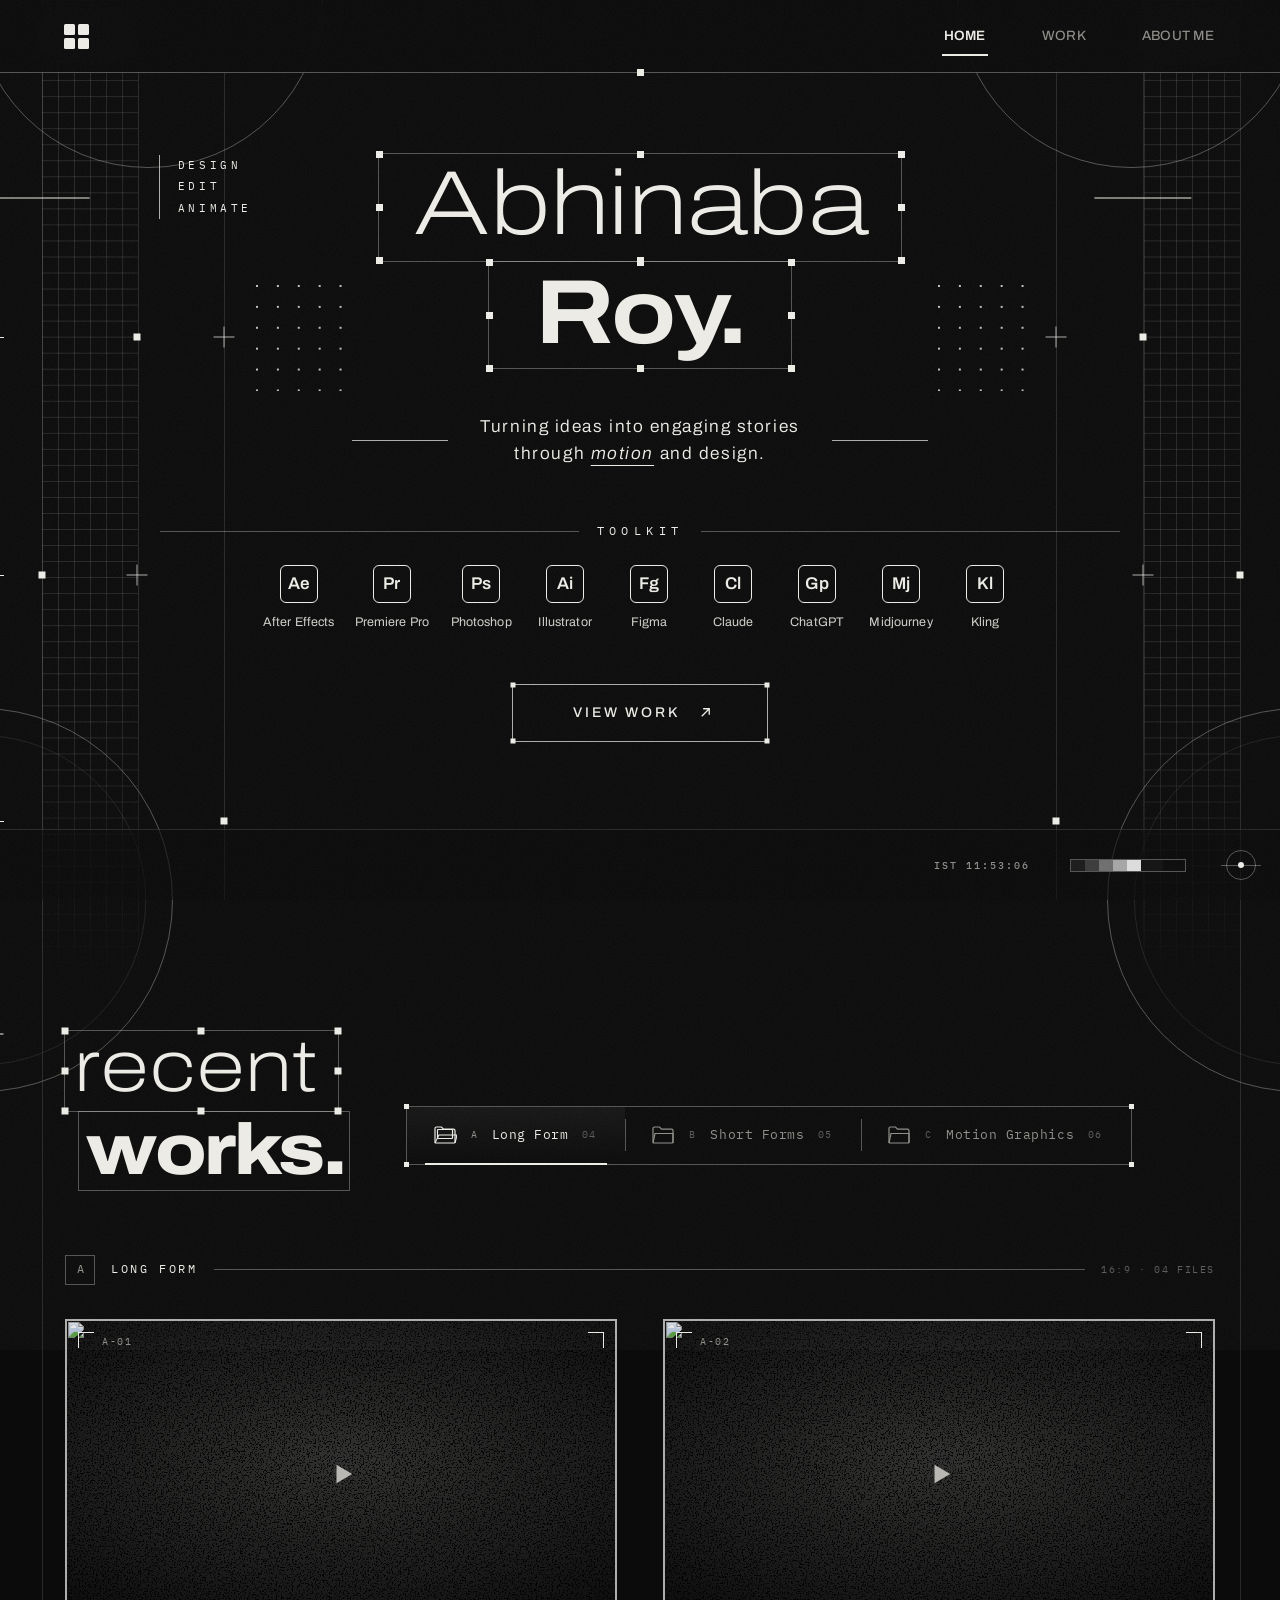
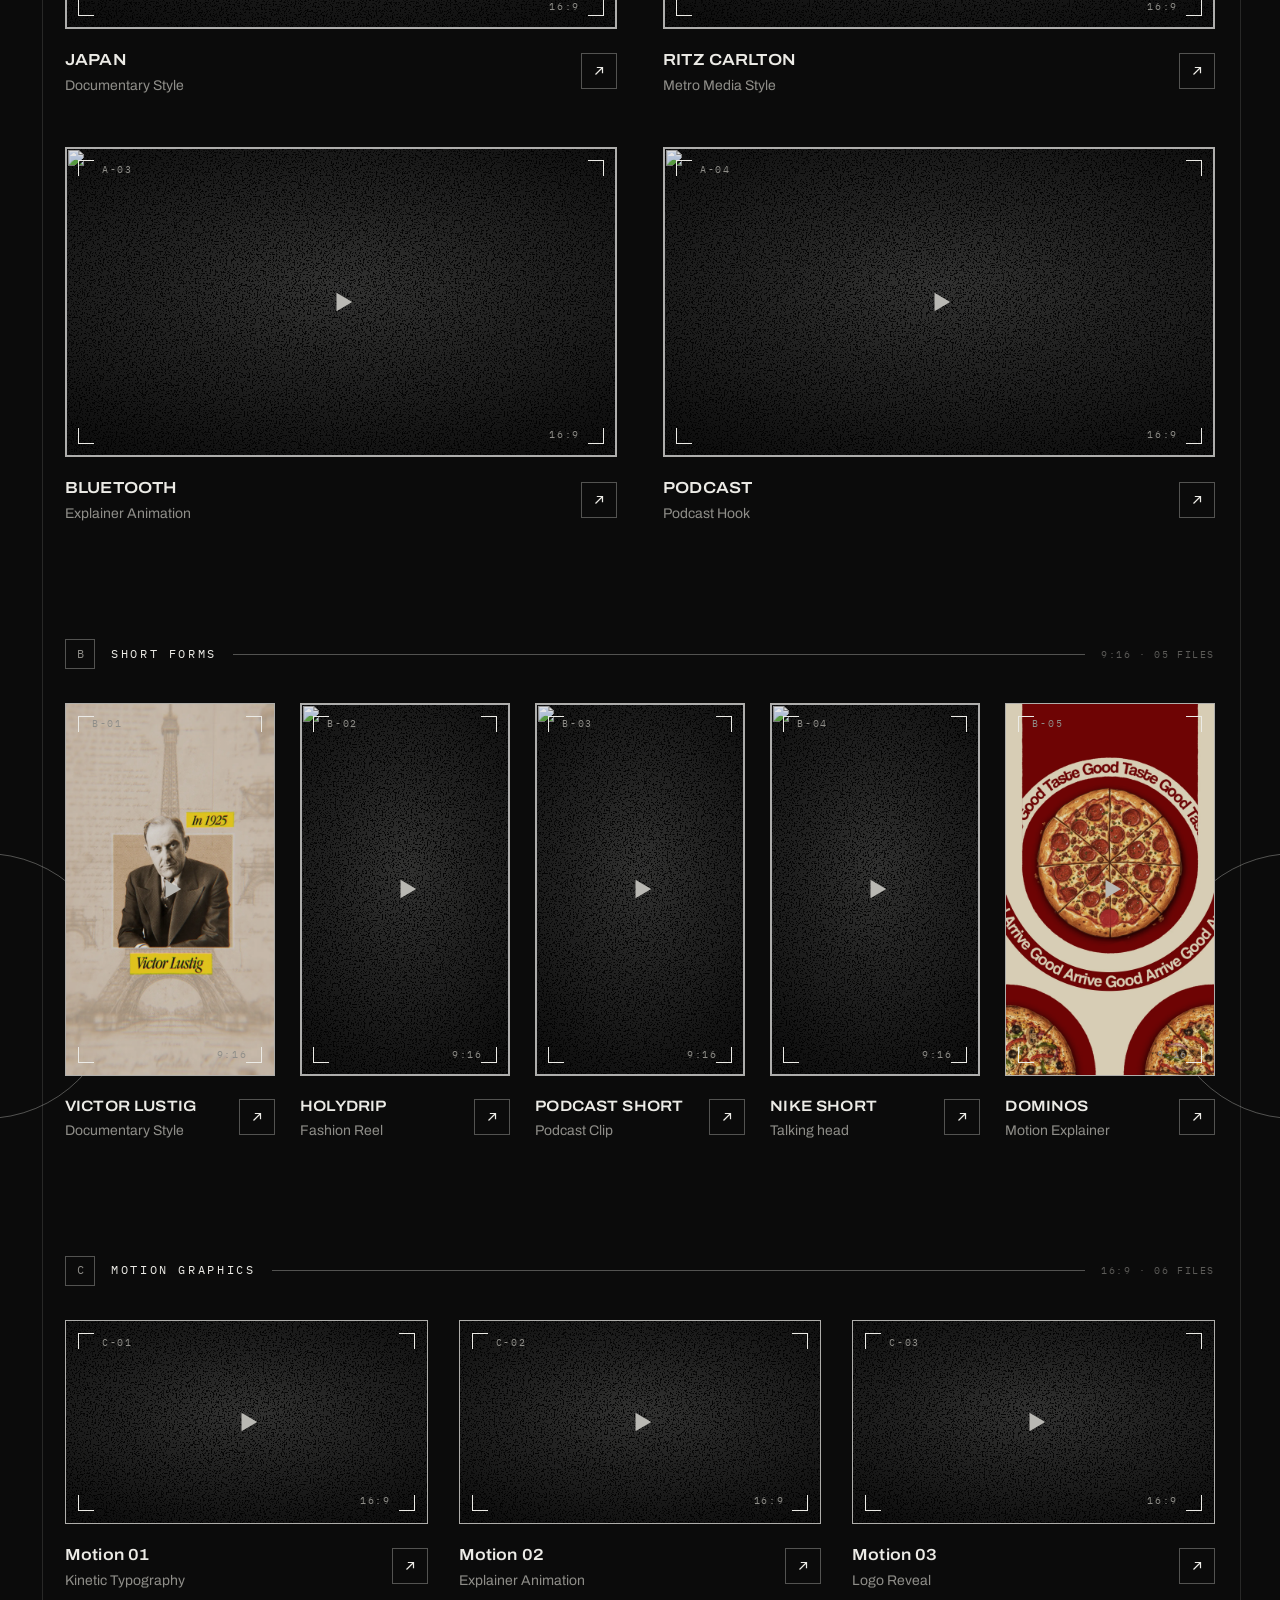
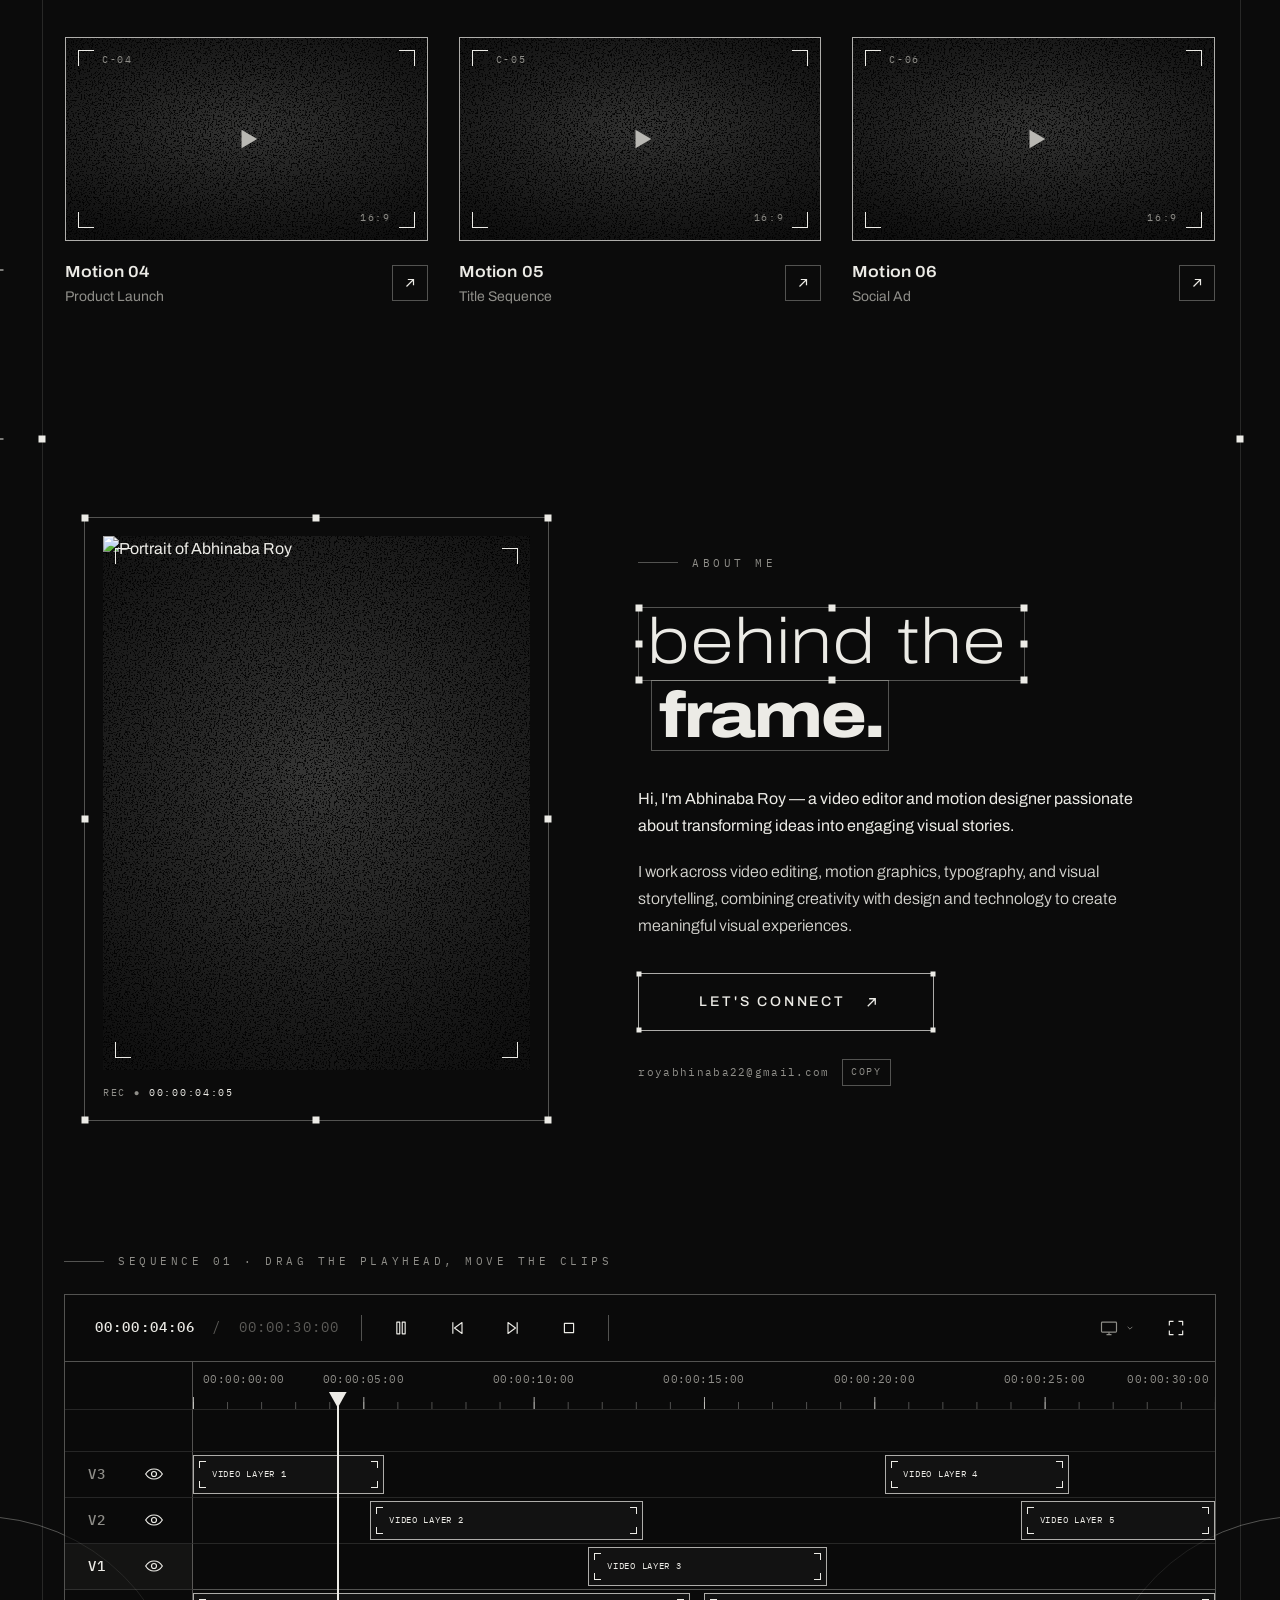
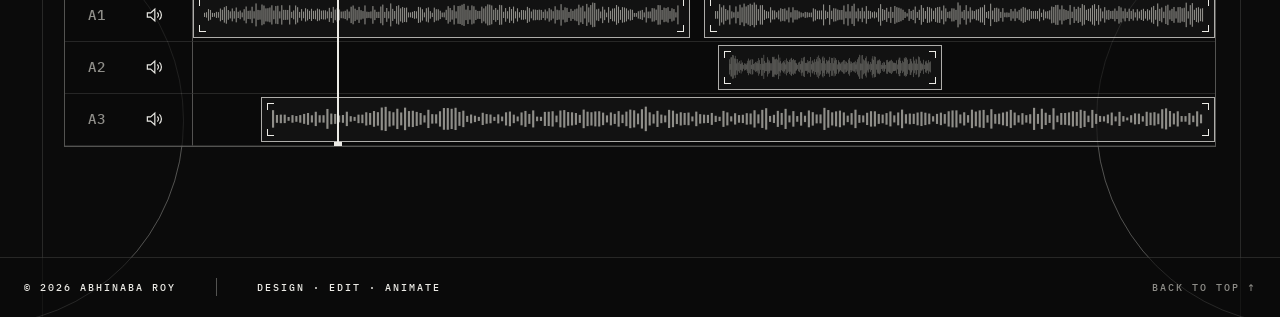
==== commit 6550294e: "Enlarge video player and add a full-quality YouTube link YouTube embeds pick their own quality from " ====
--- a/index.html
+++ b/index.html
@@ -231,6 +231,7 @@
     <div class="player-bar mono">
       <span id="pl-code"></span>
       <span id="pl-title"></span>
+      <a class="player-ext" id="pl-ext" target="_blank" rel="noopener" hidden><span class="ext-long">Full quality on </span>YouTube ↗</a>
       <button type="button" class="player-close" data-close aria-label="Close video">Close ✕</button>
     </div>
     <div class="player-frame" id="pl-frame"></div>
--- a/css/style.css
+++ b/css/style.css
@@ -879,7 +879,8 @@
 .player-back { position: absolute; inset: 0; background: rgba(6, 6, 6, 0.92); -webkit-backdrop-filter: blur(6px); backdrop-filter: blur(6px); animation: fade 0.4s var(--ease) both; }
 .player-box {
   position: relative;
-  width: min(1100px, 100%);
+  /* As large as the screen allows: YouTube streams higher quality into bigger players. */
+  width: min(1600px, 100%, calc((100svh - 140px) * 16 / 9));
   display: grid;
   gap: 14px;
   animation: playerIn 0.55s var(--ease) both;
@@ -890,6 +891,9 @@
 .player-bar #pl-title { flex: 1; min-width: 0; overflow: hidden; text-overflow: ellipsis; white-space: nowrap; }
 .player-close { font-size: 10px; letter-spacing: 0.22em; border: 1px solid var(--line-2); padding: 7px 12px; transition: background-color 0.3s, color 0.3s; }
 .player-close:hover { background: var(--paper); color: var(--ink); }
+.player-ext { font-size: 10px; letter-spacing: 0.16em; color: var(--mute); white-space: nowrap; transition: color 0.3s; }
+.player-ext:hover, .player-ext:focus-visible { color: var(--paper); }
+.player-ext[hidden] { display: none; }
 .player-frame {
   position: relative;
   aspect-ratio: 16 / 9;
@@ -1026,6 +1030,8 @@
   .grid-long, .grid-motion { grid-template-columns: 1fr; gap: 36px; }
   .cat-head { grid-template-columns: auto auto minmax(16px, 1fr); gap: 12px; letter-spacing: 0.16em; }
   .cat-meta { display: none; }
+  .ext-long { display: none; }
+  .player-bar { gap: 12px; }
   .about { padding-top: 100px; }
   .about-grid { padding-bottom: 90px; }
   .specs > div { grid-template-columns: 1fr; gap: 6px; }
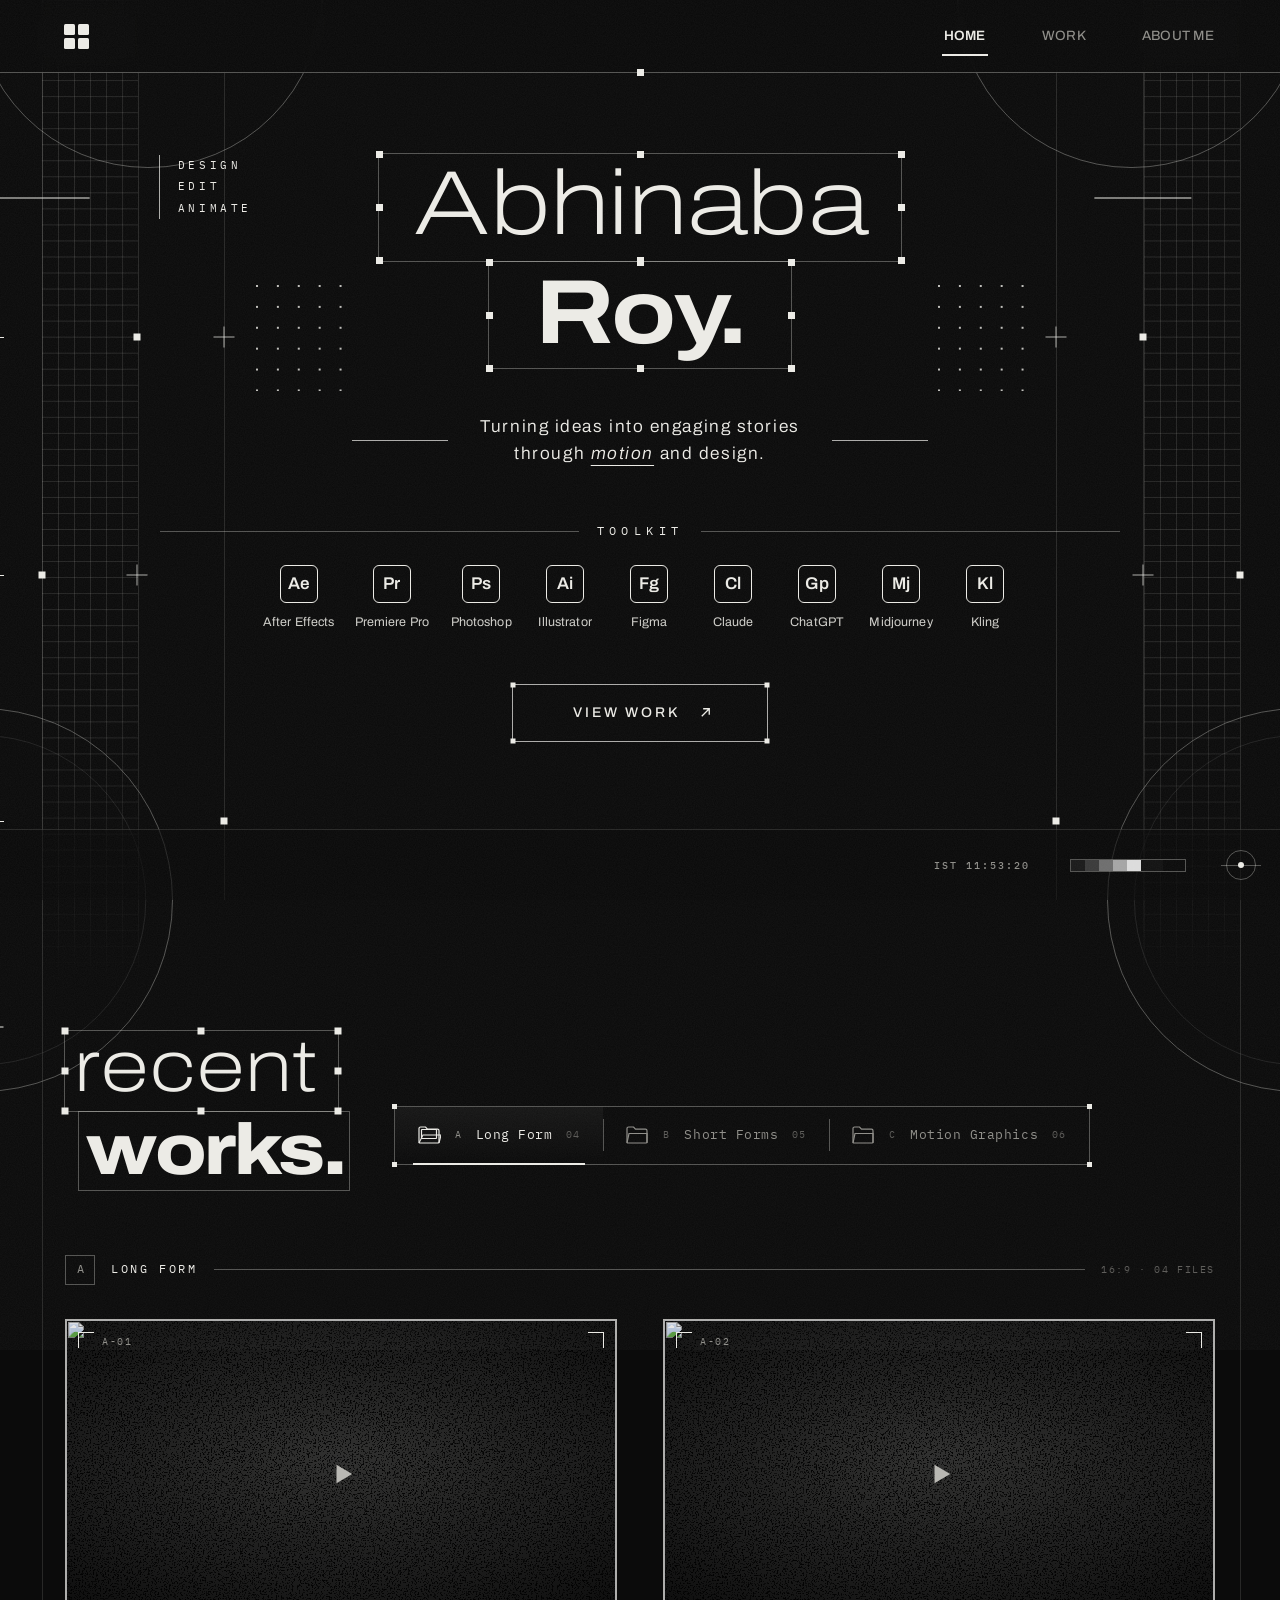
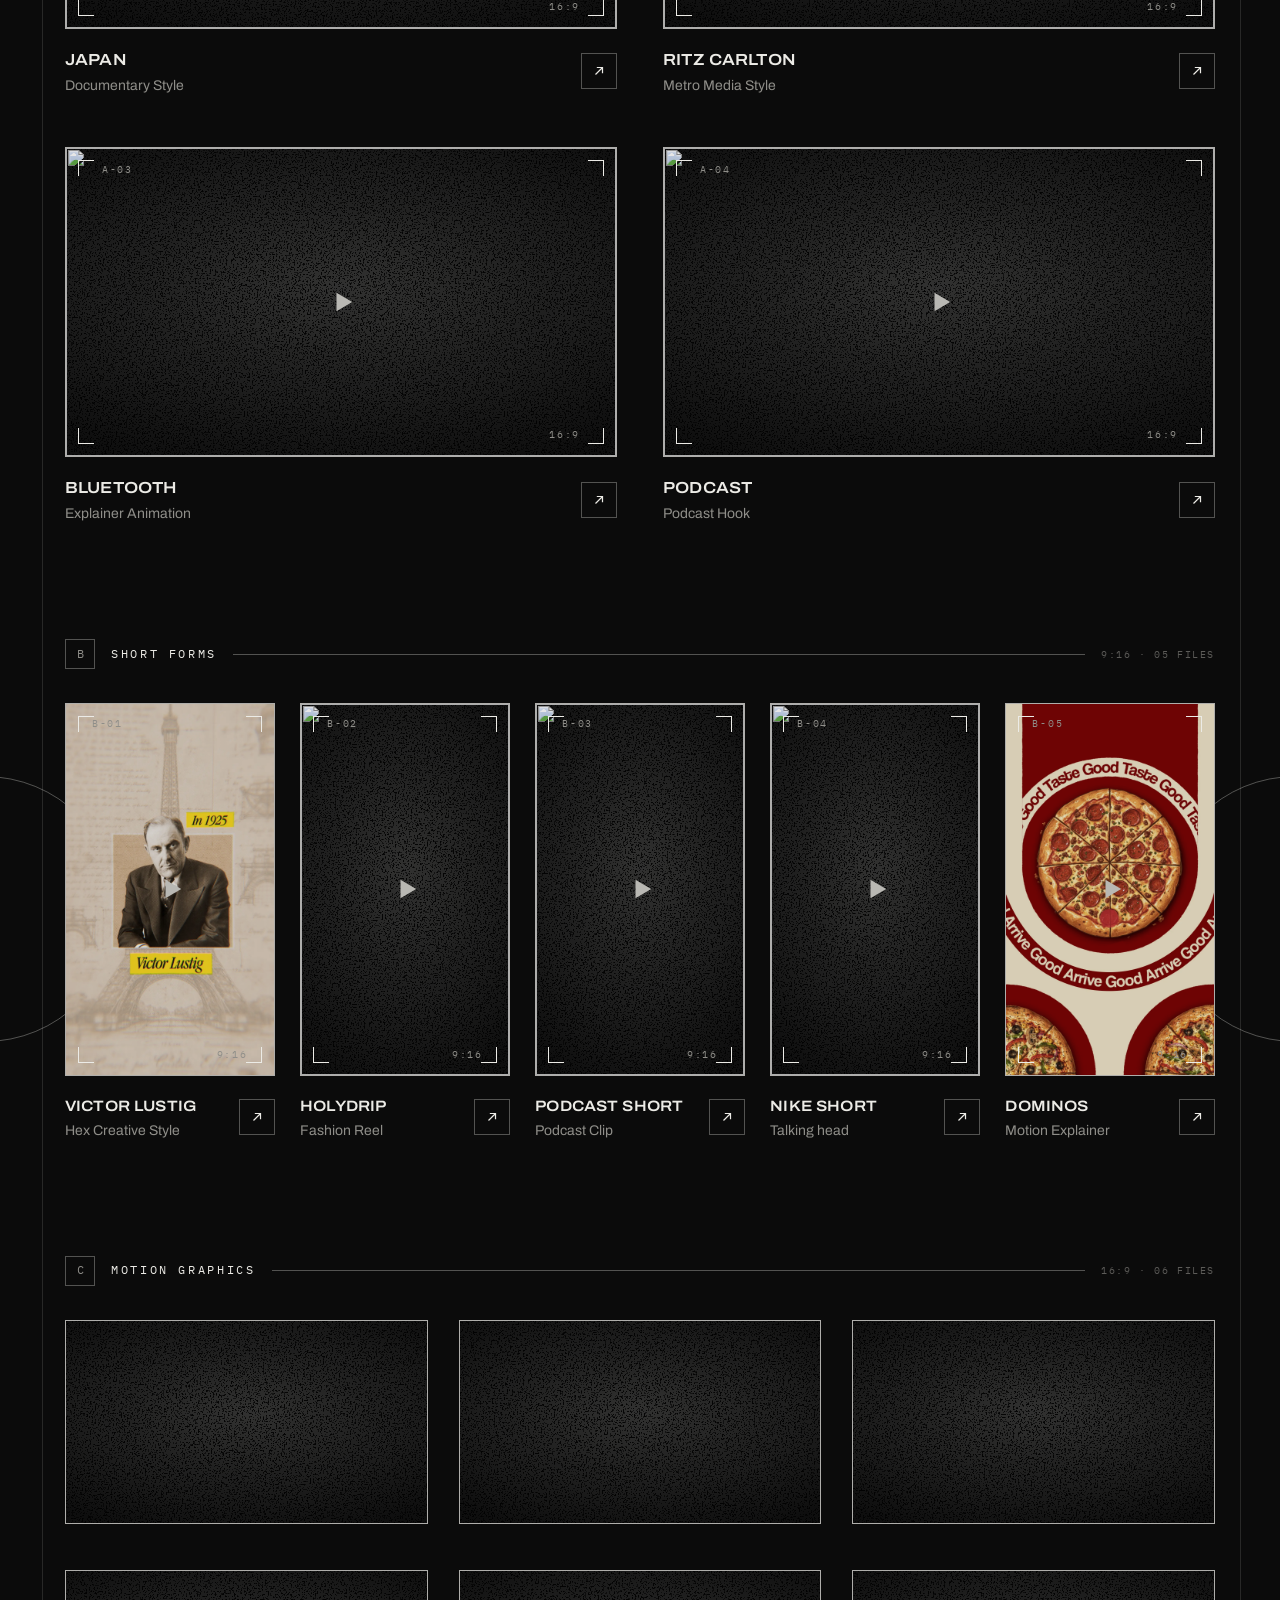
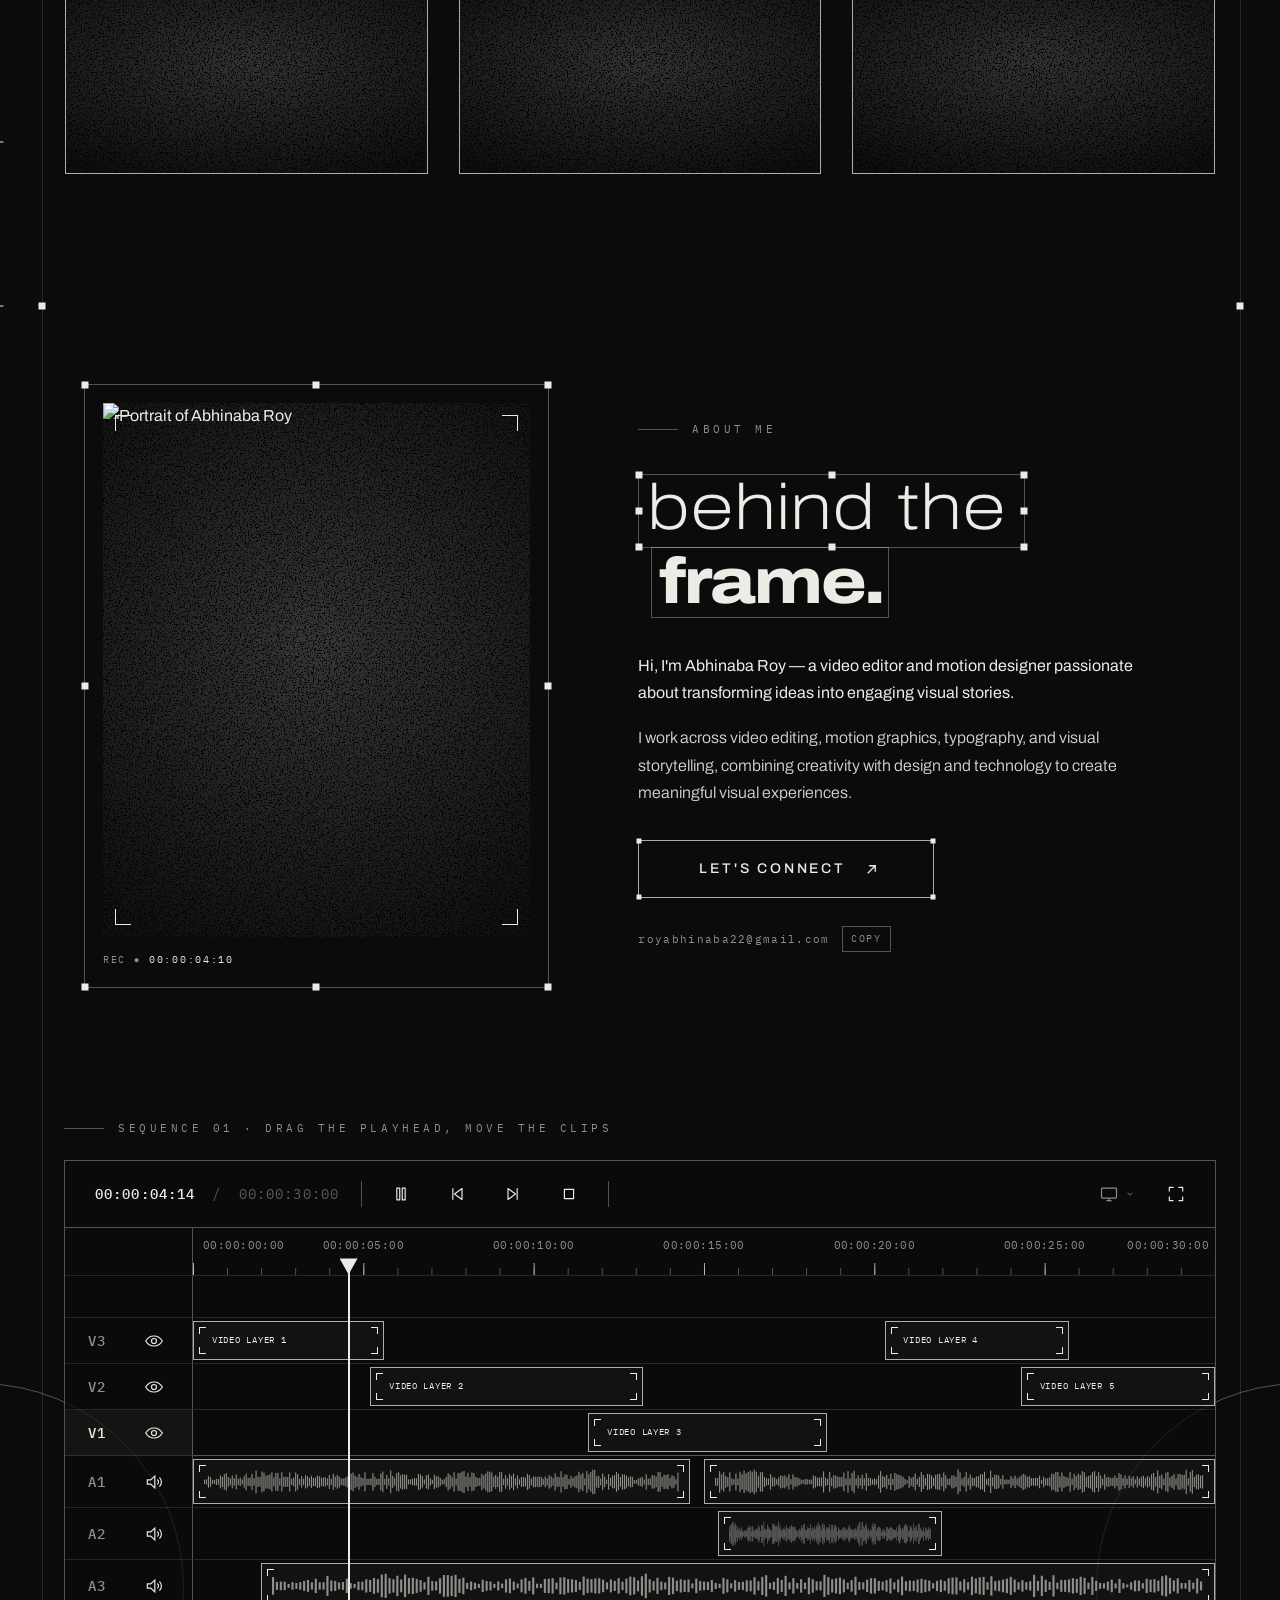
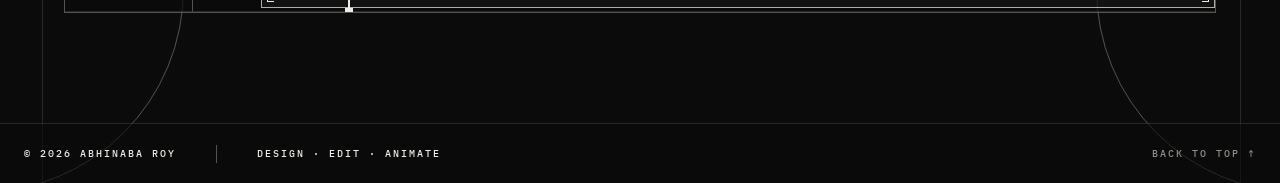
==== commit 7900adf2: "Add a no-contact version of the portfolio (showcase.html) showcase.html is generated from index.html" ====
--- a/index.html
+++ b/index.html
@@ -176,6 +176,7 @@
         <p>Hi, I'm Abhinaba Roy — a video editor and motion designer passionate about transforming ideas into engaging visual stories.</p>
         <p>I work across video editing, motion graphics, typography, and visual storytelling, combining creativity with design and technology to create meaningful visual experiences.</p>
       </div>
+      <!-- contact:start (this block is left out of showcase.html, the no-contact version) -->
       <div class="connect reveal">
         <a class="btn" id="connect" href="mailto:royabhinaba22@gmail.com" data-handles="4" data-cursor="Say hi">
           <span>Let's connect</span>
@@ -183,6 +184,7 @@
         </a>
         <button class="mono copy" id="copy" type="button"><span id="email-text">royabhinaba22@gmail.com</span><em id="copy-state">Copy</em></button>
       </div>
+      <!-- contact:end -->
     </div>
   </div>
 
--- a/css/style.css
+++ b/css/style.css
@@ -554,11 +554,12 @@
 .dots-w { left: 6.4%; }
 .dots-wr { right: 6.4%; }
 
+/* Tabs sit beside the title when they fit, and wrap below it when they don't (never overflow their box). */
 .work-head {
-  display: grid;
-  grid-template-columns: auto 1fr;
-  align-items: end;
-  gap: 56px;
+  display: flex;
+  flex-wrap: wrap;
+  align-items: flex-end;
+  gap: 36px 44px;
   margin-bottom: 64px;
 }
 
@@ -603,7 +604,7 @@
   display: flex;
   align-items: center;
   gap: 14px;
-  padding: 18px 30px 18px 26px;
+  padding: 18px 24px 18px 22px;
   font-family: var(--mono);
   font-size: 13px;
   letter-spacing: 0.04em;
@@ -767,6 +768,8 @@
   100% { transform: none; }
 }
 .grid-motion .card-meta { display: none; }
+/* Motion Graphics cards are clean looping clips: no title, corner brackets, play button or labels. */
+.grid-motion .card-info, .grid-motion .brk, .grid-motion .play, .grid-motion .chip { display: none; }
 .grid-short .card-meta { display: none; }
 .grid-short .card-info { grid-template-columns: 1fr auto; }
 .grid-short .card-title { font-size: 15px; }
@@ -886,6 +889,15 @@
   animation: playerIn 0.55s var(--ease) both;
 }
 .player.is-vertical .player-box { width: min(640px, 100%, calc((100svh - 140px) * 9 / 16)); }
+/* Keep the bar from stretching the player wider (and taller) than the screen allows. */
+.player-box { grid-template-columns: minmax(0, 1fr); }
+.player-bar #pl-code { min-width: 0; overflow: hidden; text-overflow: ellipsis; white-space: nowrap; }
+.player.is-vertical .ext-long { display: none; }
+/* Phones held sideways: the vertical player is very narrow, so its bar keeps only Close. */
+@media (max-height: 500px) {
+  .player.is-vertical .player-bar { justify-content: flex-end; }
+  .player.is-vertical #pl-code, .player.is-vertical #pl-title, .player.is-vertical .player-ext { display: none; }
+}
 .player-bar { display: flex; align-items: center; gap: 18px; font-size: 10px; }
 .player-bar #pl-code { color: var(--mute); }
 .player-bar #pl-title { flex: 1; min-width: 0; overflow: hidden; text-overflow: ellipsis; white-space: nowrap; }
@@ -959,7 +971,7 @@
   .tools { gap: 16px 10px; }
   .tool { min-width: 0; }
   .tool-name { font-size: 11.5px; }
-  .work-head { grid-template-columns: 1fr; gap: 36px; }
+  .work-head { flex-direction: column; align-items: flex-start; gap: 36px; }
   .tabs { margin-bottom: 0; }
   .grid-motion { grid-template-columns: repeat(2, minmax(0, 1fr)); }
   .grid-short { grid-template-columns: repeat(3, minmax(0, 1fr)); }
@@ -969,6 +981,9 @@
 
 @media (max-width: 900px) {
   .clock, .swatch, .reticle { display: none; }
+  /* Compact tabs so all three fit inside their box on tablets too. */
+  .tab { padding: 16px 20px 16px 16px; gap: 10px; font-size: 12px; }
+  .tab-n { display: none; }
   .dots-w { display: none; }
   :root { --hdr-h: 72px; }
   .nav, .disciplines { display: none; }
